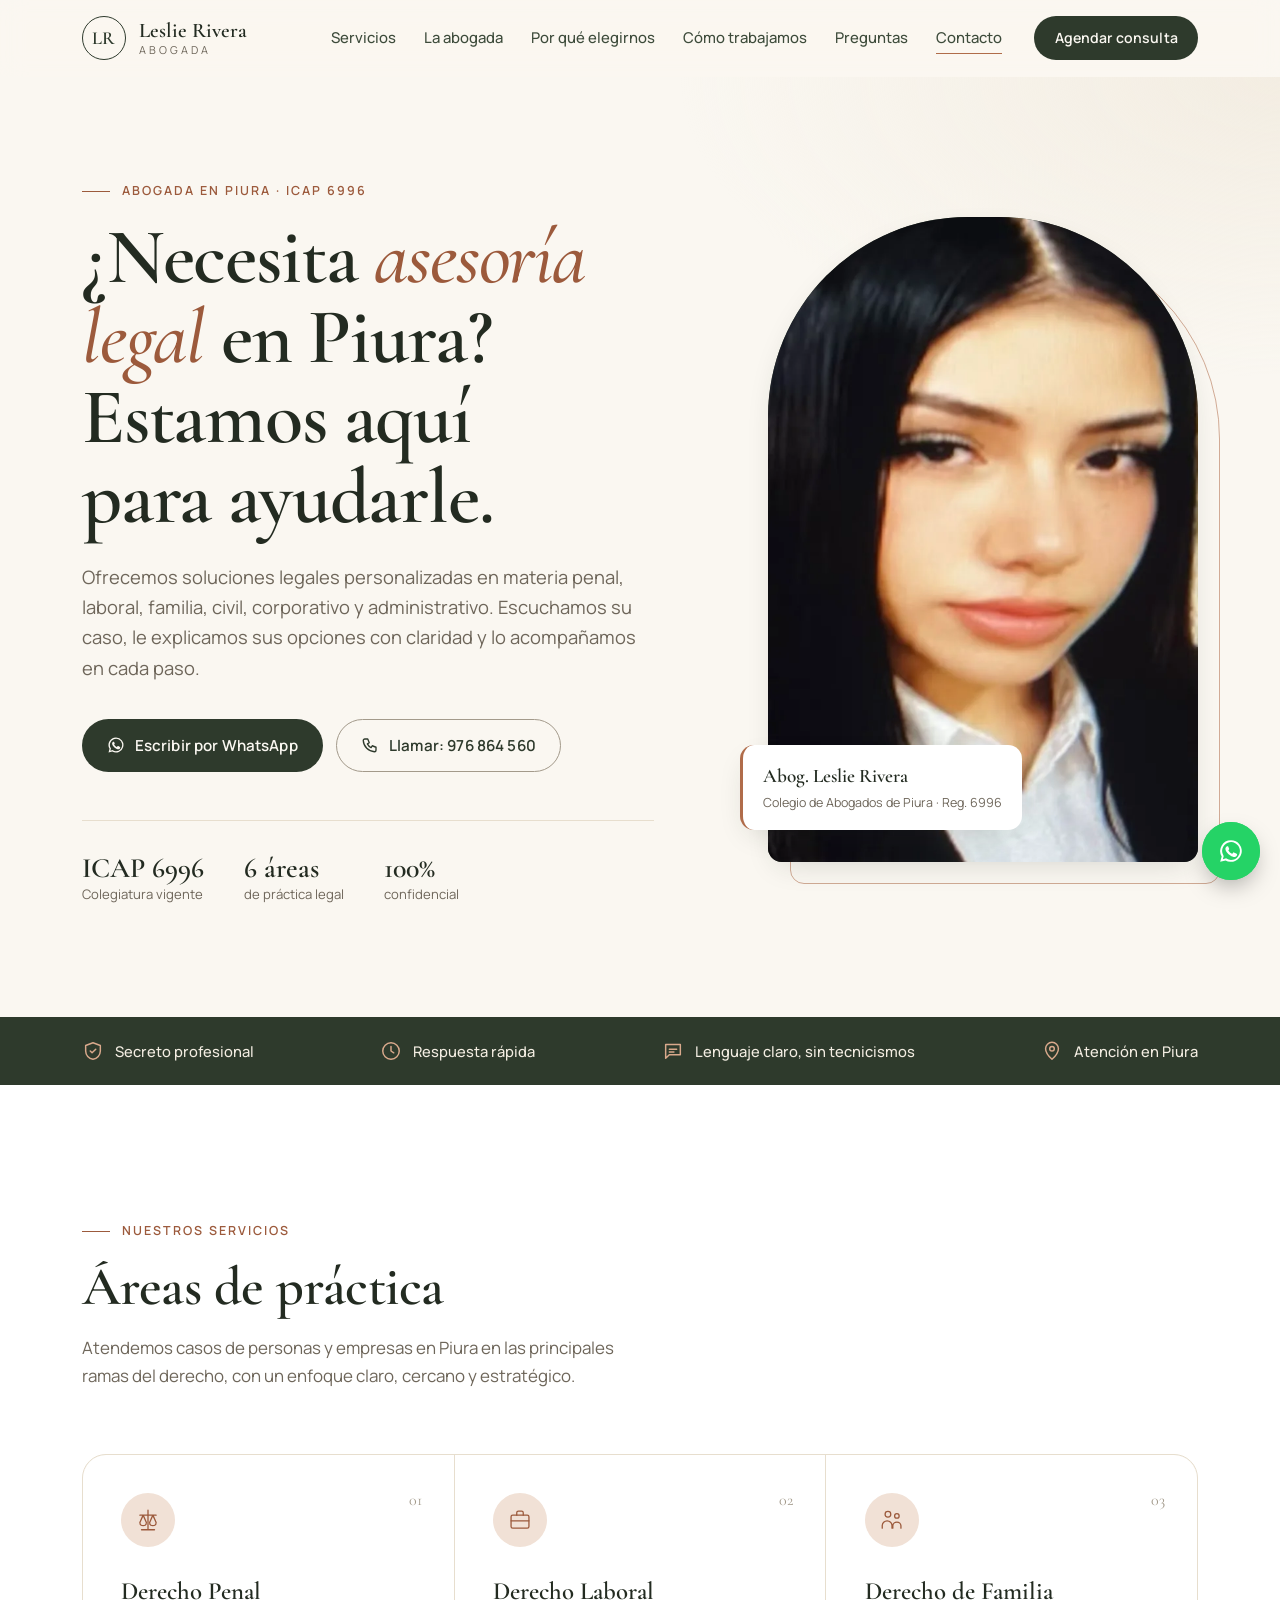
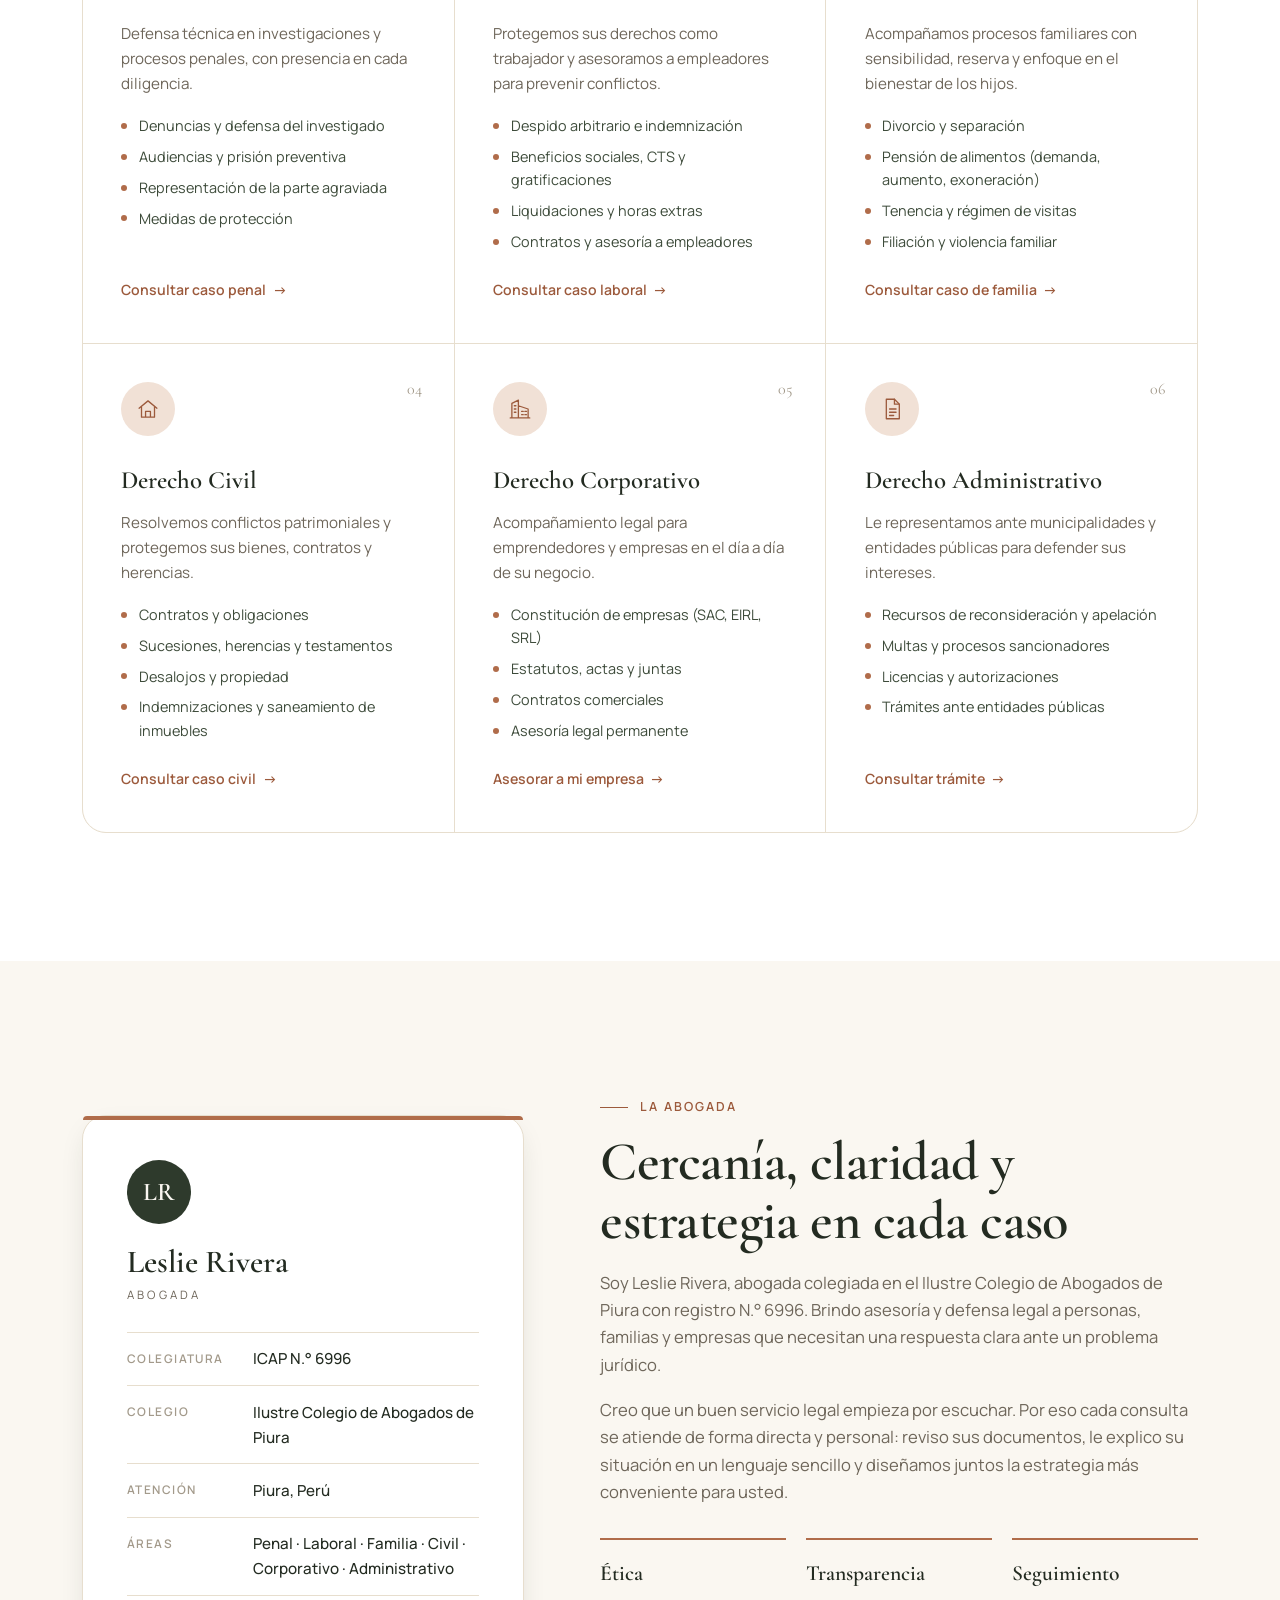
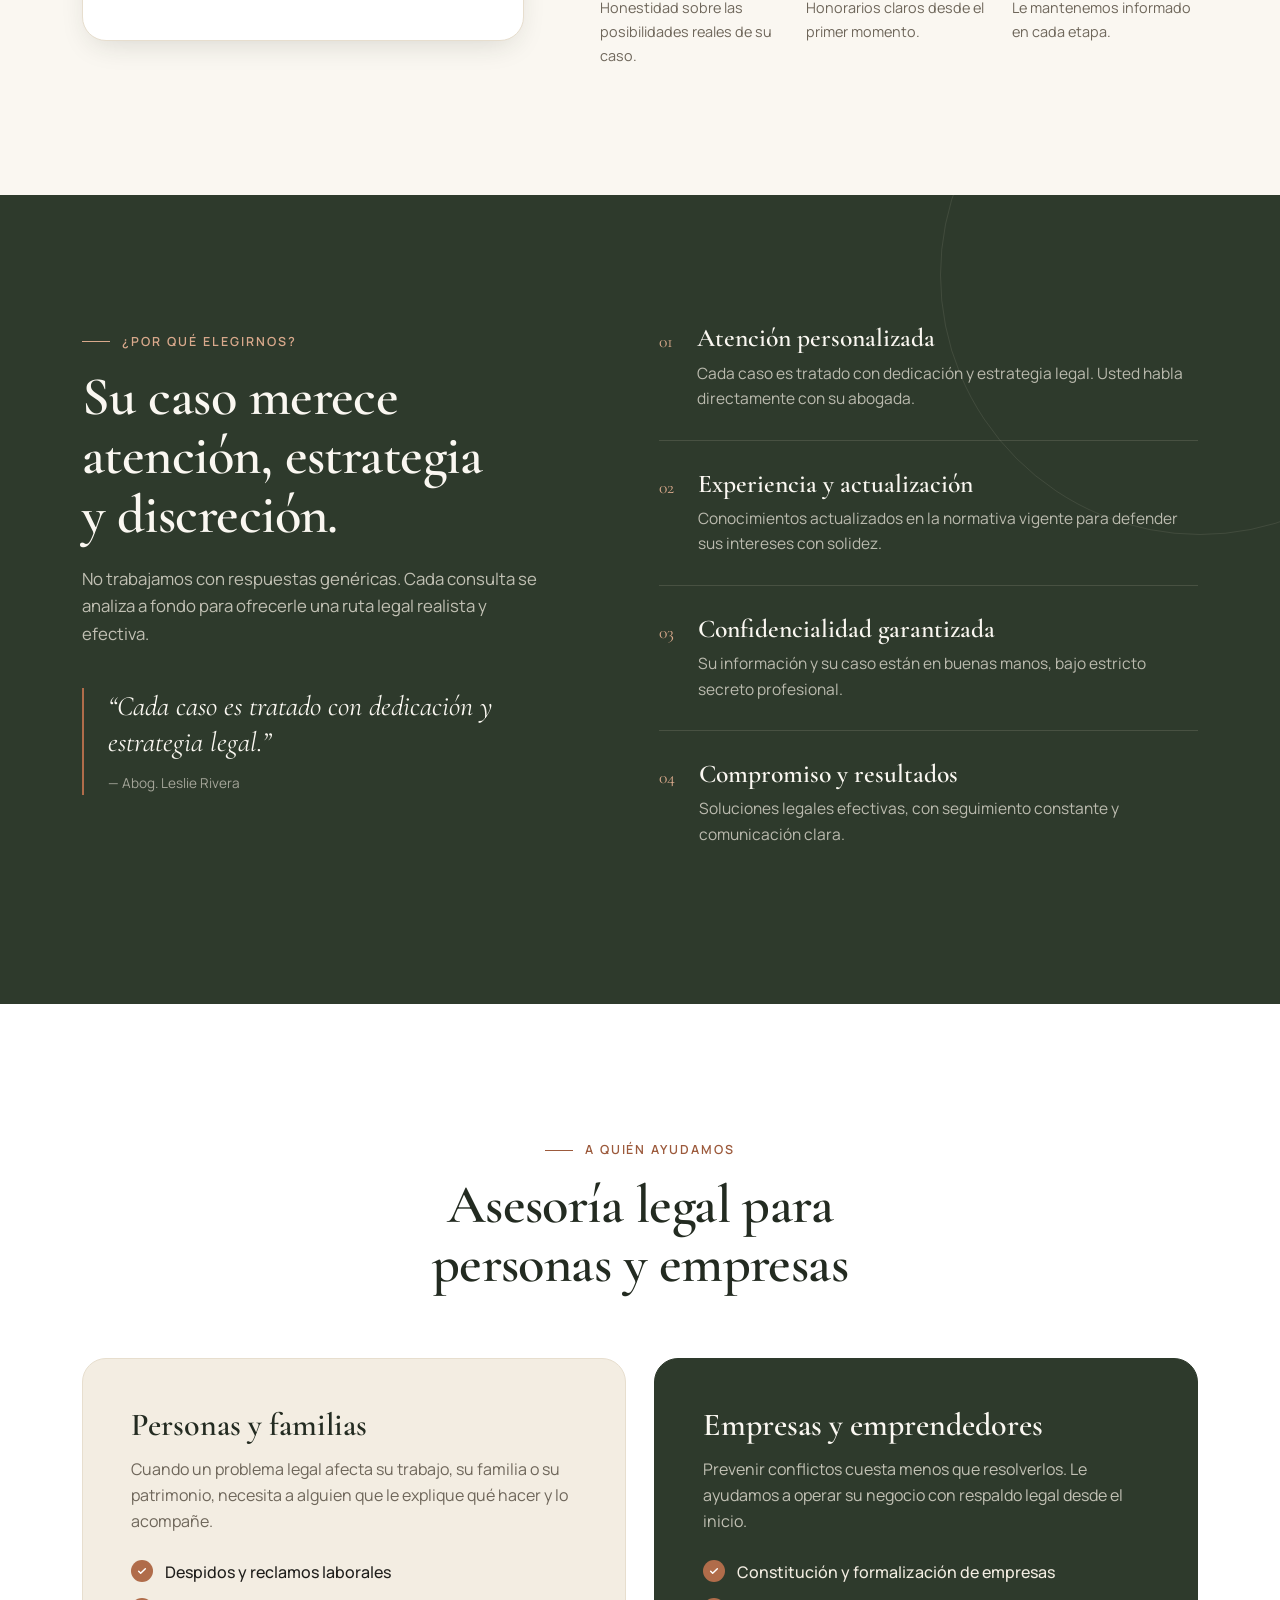
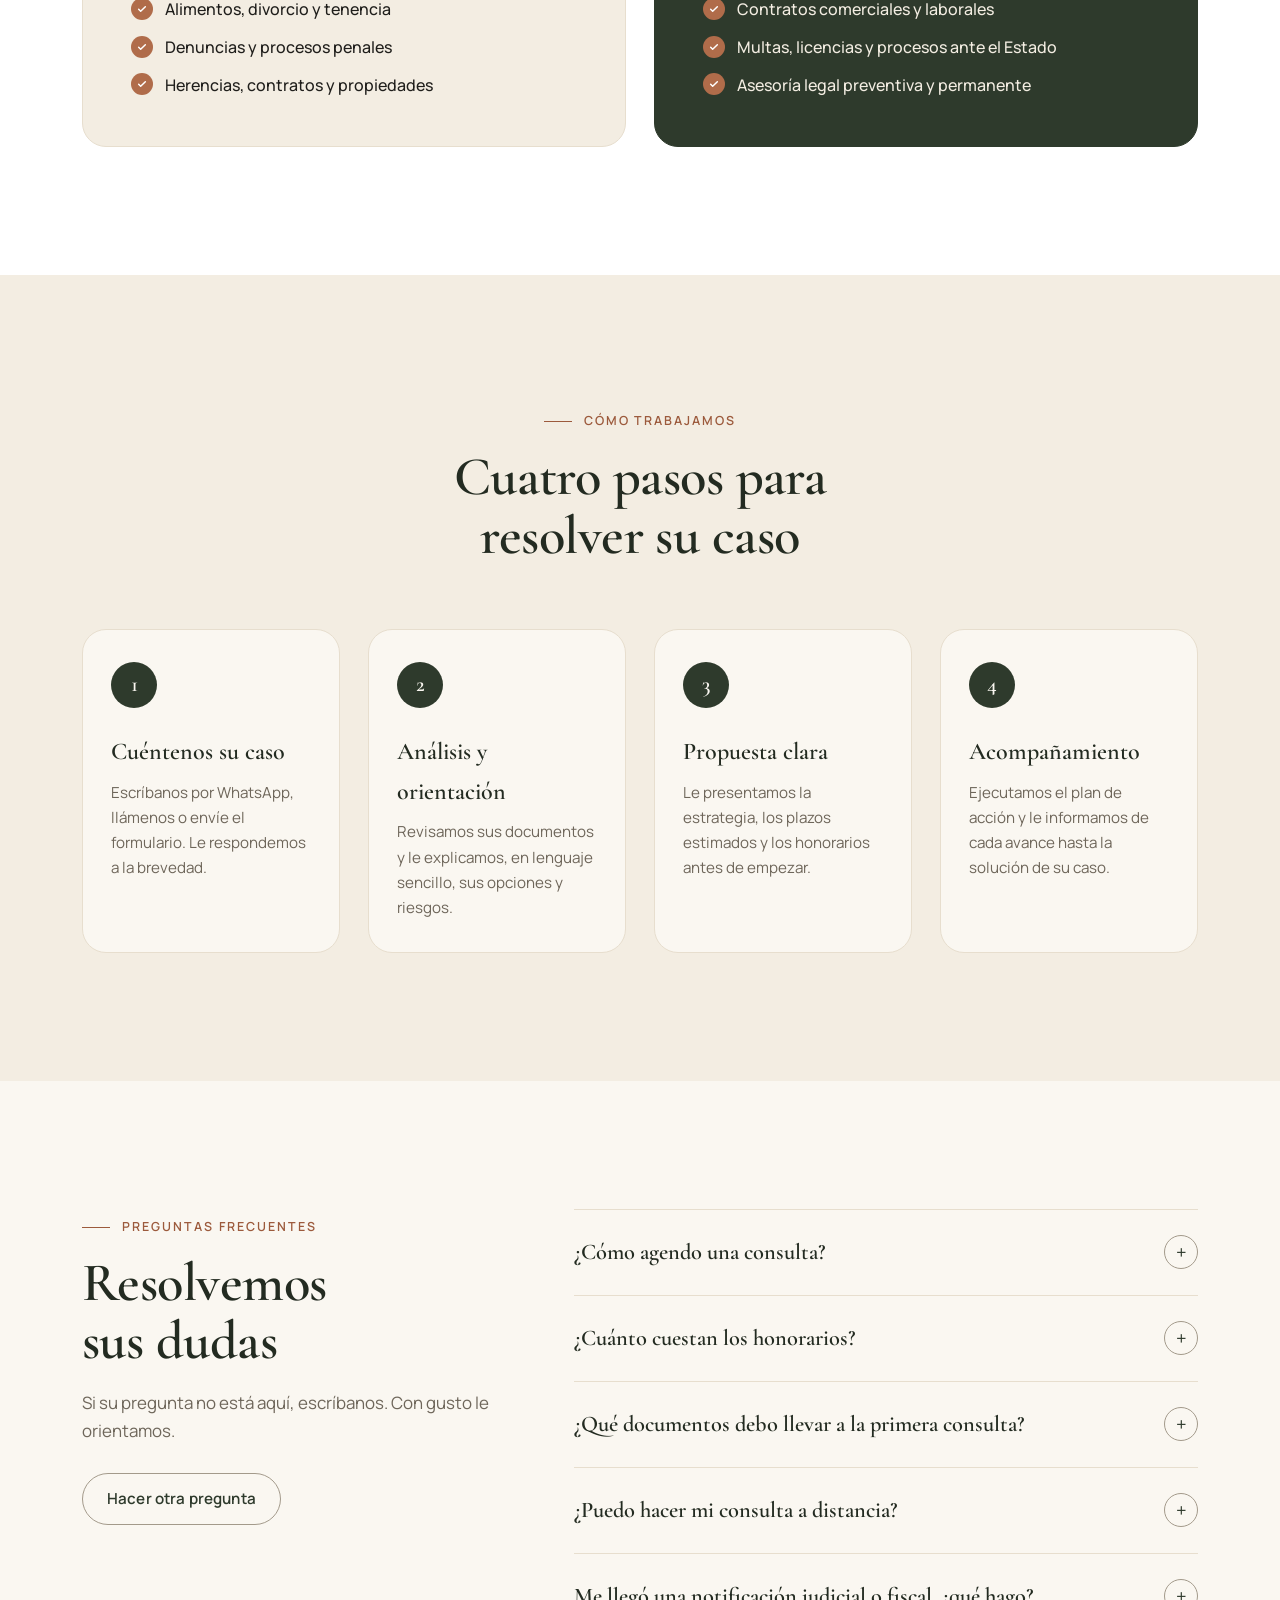
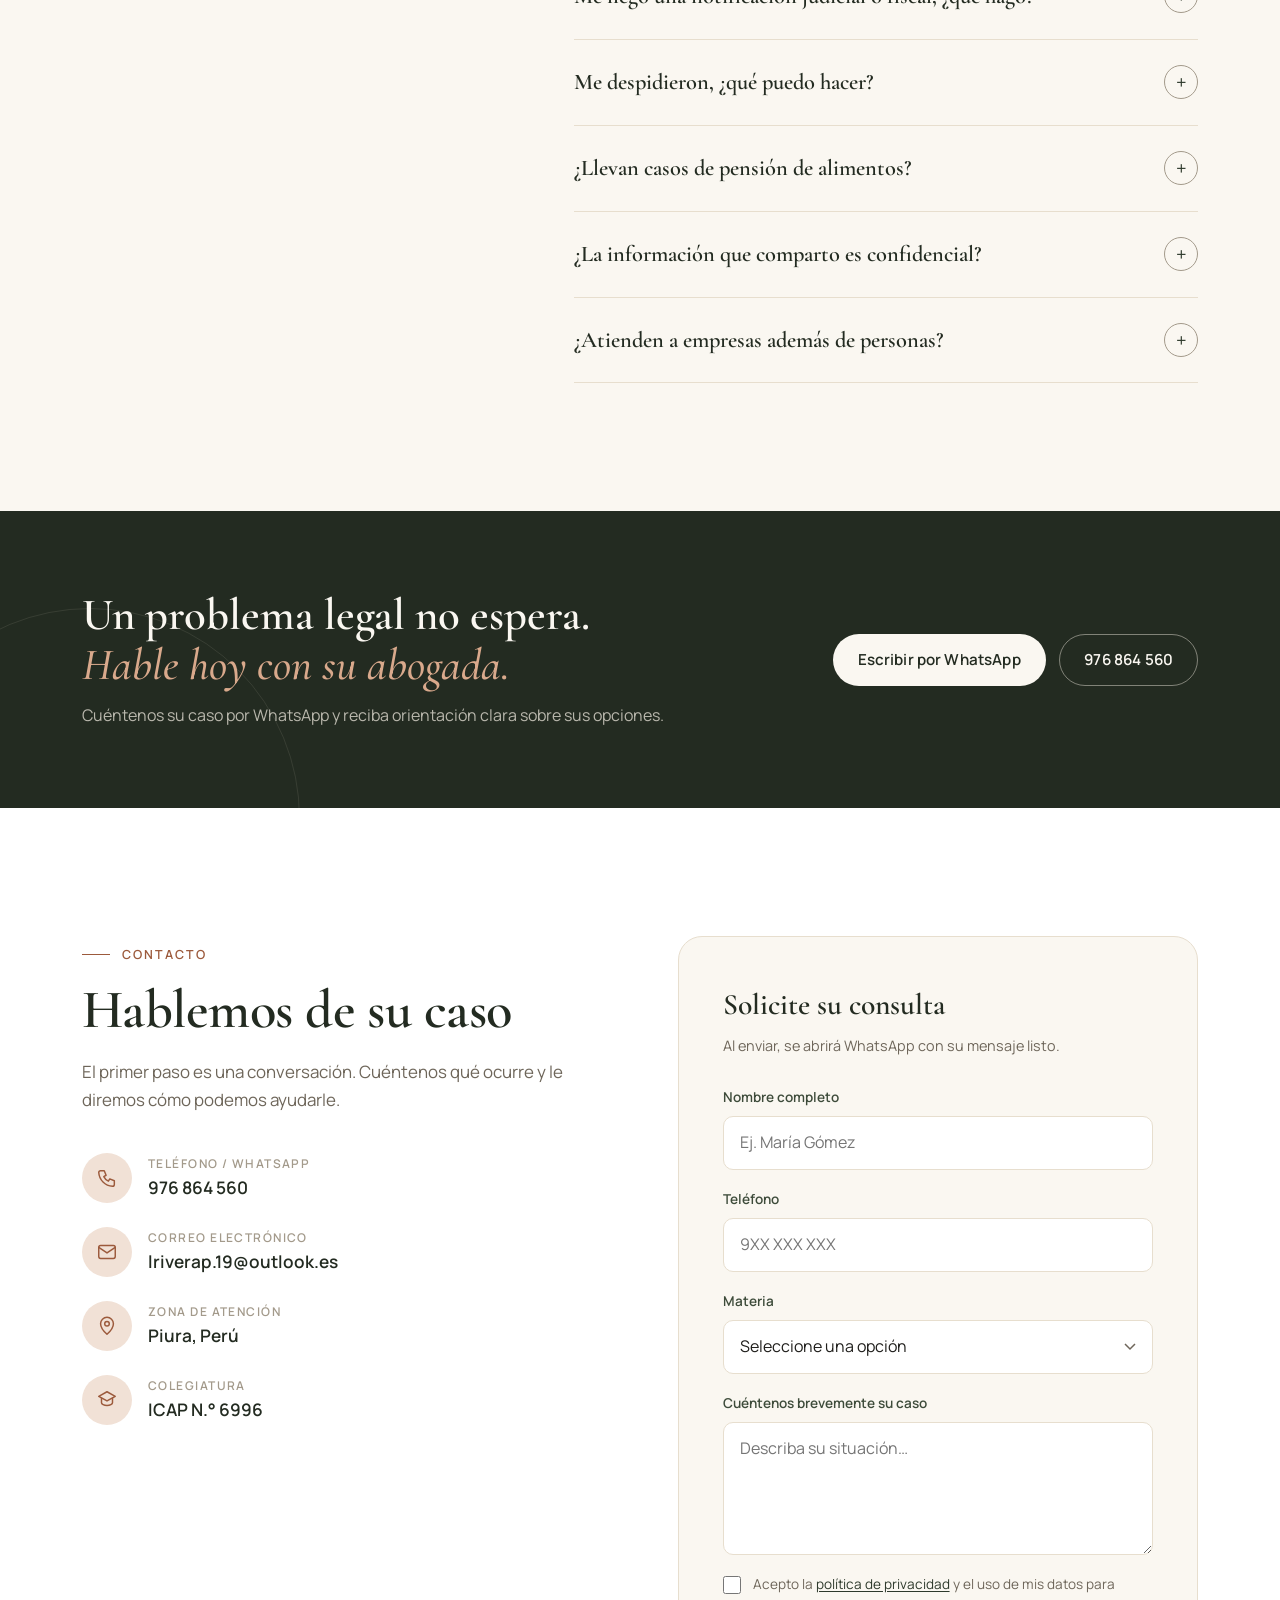
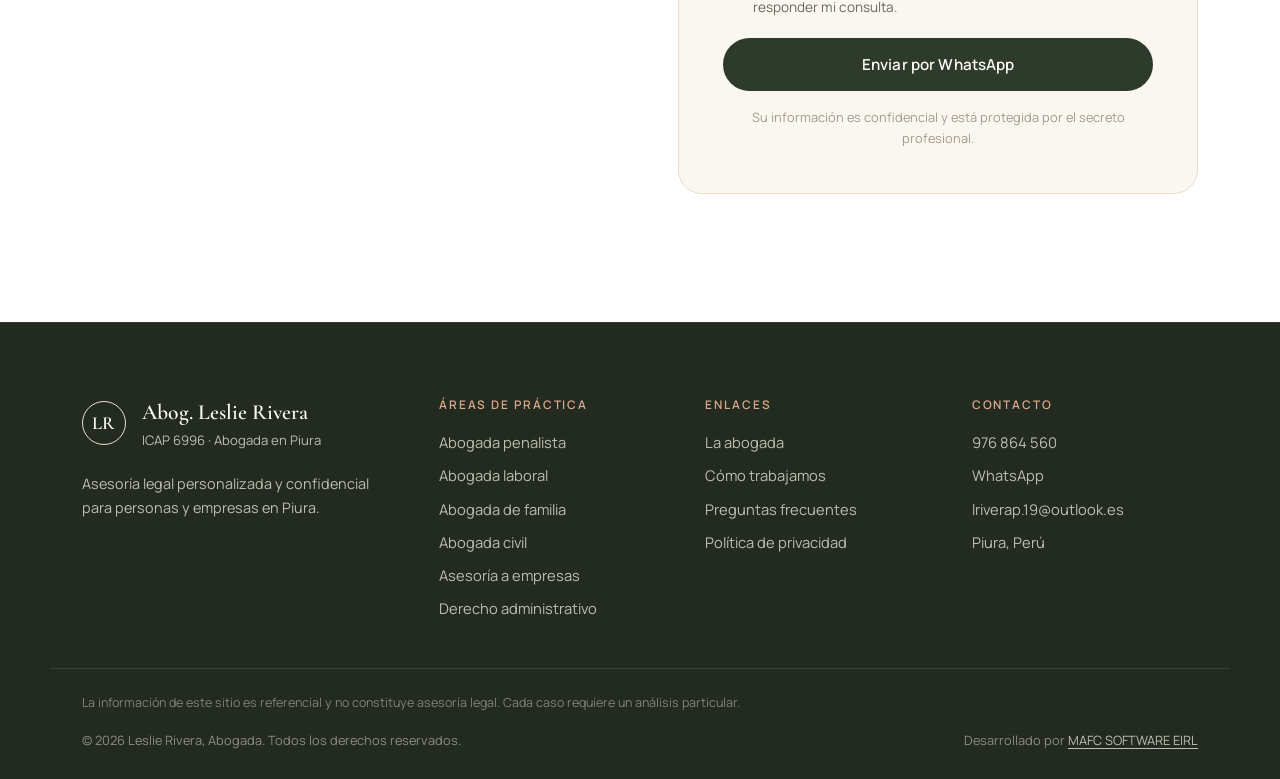
==== index.html @ 18ab132d "first commit" ====
<!DOCTYPE html>
<html lang="es-PE">
<head>
  <meta charset="UTF-8">
  <meta name="viewport" content="width=device-width, initial-scale=1">

  <!-- ===== SEO principal ===== -->
  <title>Abogada en Piura | Leslie Rivera – Penal, Laboral, Familia y Civil</title>
  <meta name="description" content="Abogada en Piura, Leslie Rivera (ICAP 6996). Asesoría legal en derecho penal, laboral, familia, civil, corporativo y administrativo. Consulte por WhatsApp: 976 864 560.">
  <meta name="author" content="Leslie Rivera">
  <meta name="robots" content="index, follow, max-image-preview:large, max-snippet:-1, max-video-preview:-1">
  <link rel="canonical" href="https://leslieriveraabogada.com/">
  <link rel="alternate" hreflang="es-PE" href="https://leslieriveraabogada.com/">
  <link rel="alternate" hreflang="x-default" href="https://leslieriveraabogada.com/">

  <!-- SEO local -->
  <meta name="geo.region" content="PE-PIU">
  <meta name="geo.placename" content="Piura">

  <!-- Open Graph (Facebook, WhatsApp, LinkedIn) -->
  <meta property="og:type" content="website">
  <meta property="og:locale" content="es_PE">
  <meta property="og:site_name" content="Leslie Rivera · Abogada">
  <meta property="og:url" content="https://leslieriveraabogada.com/">
  <meta property="og:title" content="Abogada en Piura | Leslie Rivera – Asesoría legal personalizada">
  <meta property="og:description" content="Penal, laboral, familia, civil, corporativo y administrativo. Atención personalizada y confidencial. Escríbanos por WhatsApp: 976 864 560.">
  <meta property="og:image" content="https://leslieriveraabogada.com/assets/img/og-image.jpg">
  <meta property="og:image:width" content="1200">
  <meta property="og:image:height" content="630">
  <meta property="og:image:alt" content="Leslie Rivera, abogada en Piura – ICAP 6996">

  <!-- Twitter / X -->
  <meta name="twitter:card" content="summary_large_image">
  <meta name="twitter:title" content="Abogada en Piura | Leslie Rivera">
  <meta name="twitter:description" content="Asesoría legal en penal, laboral, familia, civil, corporativo y administrativo. Atención personalizada y confidencial.">
  <meta name="twitter:image" content="https://leslieriveraabogada.com/assets/img/og-image.jpg">

  <!-- Verificación Google Search Console: pegue aquí su código cuando registre el sitio -->
  <!-- <meta name="google-site-verification" content="CODIGO_DE_VERIFICACION"> -->

  <!-- ===== Íconos y app ===== -->
  <meta name="theme-color" content="#2E3A2C">
  <link rel="icon" href="favicon.ico" sizes="48x48">
  <link rel="icon" href="assets/favicon.svg" type="image/svg+xml">
  <link rel="apple-touch-icon" href="assets/apple-touch-icon.png">
  <link rel="manifest" href="site.webmanifest">

  <!-- ===== Rendimiento ===== -->
  <link rel="preload" as="image" href="assets/img/leslie-rivera.webp" type="image/webp" fetchpriority="high">
  <link rel="preconnect" href="https://fonts.googleapis.com">
  <link rel="preconnect" href="https://fonts.gstatic.com" crossorigin>
  <link href="https://fonts.googleapis.com/css2?family=Cormorant+Garamond:ital,wght@0,500;0,600;1,500&family=Manrope:wght@400;500;600;700&display=swap" rel="stylesheet">
  <link rel="stylesheet" href="css/styles.css">

  <!-- ===== Datos estructurados (Google) ===== -->
  <script type="application/ld+json">
  {
    "@context": "https://schema.org",
    "@graph": [
      {
        "@type": "WebSite",
        "@id": "https://leslieriveraabogada.com/#website",
        "url": "https://leslieriveraabogada.com/",
        "name": "Leslie Rivera · Abogada",
        "inLanguage": "es-PE",
        "publisher": { "@id": "https://leslieriveraabogada.com/#estudio" }
      },
      {
        "@type": "WebPage",
        "@id": "https://leslieriveraabogada.com/#webpage",
        "url": "https://leslieriveraabogada.com/",
        "name": "Abogada en Piura | Leslie Rivera – Penal, Laboral, Familia y Civil",
        "isPartOf": { "@id": "https://leslieriveraabogada.com/#website" },
        "about": { "@id": "https://leslieriveraabogada.com/#estudio" },
        "primaryImageOfPage": "https://leslieriveraabogada.com/assets/img/leslie-rivera.jpg",
        "inLanguage": "es-PE"
      },
      {
        "@type": ["LegalService", "Attorney"],
        "@id": "https://leslieriveraabogada.com/#estudio",
        "name": "Leslie Rivera · Abogada",
        "alternateName": "Abog. Leslie Rivera",
        "description": "Abogada en Piura con asesoría legal en derecho penal, laboral, familia, civil, corporativo y administrativo. Atención personalizada y confidencial para personas y empresas.",
        "url": "https://leslieriveraabogada.com/",
        "image": "https://leslieriveraabogada.com/assets/img/leslie-rivera.jpg",
        "logo": "https://leslieriveraabogada.com/assets/icon-512.png",
        "telephone": "+51976864560",
        "email": "lriverap.19@outlook.es",
        "address": {
          "@type": "PostalAddress",
          "addressLocality": "Piura",
          "addressRegion": "Piura",
          "addressCountry": "PE"
        },
        "areaServed": [
          { "@type": "City", "name": "Piura" },
          { "@type": "AdministrativeArea", "name": "Región Piura" },
          { "@type": "Country", "name": "Perú" }
        ],
        "founder": { "@id": "https://leslieriveraabogada.com/#leslie" },
        "employee": { "@id": "https://leslieriveraabogada.com/#leslie" },
        "knowsLanguage": "es",
        "knowsAbout": ["Derecho Penal", "Derecho Laboral", "Derecho de Familia", "Derecho Civil", "Derecho Corporativo", "Derecho Administrativo"],
        "contactPoint": {
          "@type": "ContactPoint",
          "telephone": "+51976864560",
          "contactType": "customer service",
          "areaServed": "PE",
          "availableLanguage": "Spanish"
        },
        "hasOfferCatalog": {
          "@type": "OfferCatalog",
          "name": "Áreas de práctica",
          "itemListElement": [
            { "@type": "Offer", "itemOffered": { "@type": "Service", "name": "Abogado penalista en Piura", "description": "Defensa en investigaciones y procesos penales, denuncias, audiencias y medidas de protección." } },
            { "@type": "Offer", "itemOffered": { "@type": "Service", "name": "Abogado laboral en Piura", "description": "Despidos, beneficios sociales, liquidaciones, CTS, contratos de trabajo y asesoría a empleadores." } },
            { "@type": "Offer", "itemOffered": { "@type": "Service", "name": "Abogado de familia en Piura", "description": "Divorcios, pensión de alimentos, tenencia, régimen de visitas, filiación y violencia familiar." } },
            { "@type": "Offer", "itemOffered": { "@type": "Service", "name": "Abogado civil en Piura", "description": "Contratos, propiedad, sucesiones, desalojos, indemnizaciones y saneamiento de inmuebles." } },
            { "@type": "Offer", "itemOffered": { "@type": "Service", "name": "Asesoría legal corporativa en Piura", "description": "Constitución de empresas, estatutos, actas y contratos comerciales." } },
            { "@type": "Offer", "itemOffered": { "@type": "Service", "name": "Abogado administrativo en Piura", "description": "Trámites ante entidades públicas, recursos administrativos, multas, licencias y procesos sancionadores." } }
          ]
        }
      },
      {
        "@type": "Person",
        "@id": "https://leslieriveraabogada.com/#leslie",
        "name": "Leslie Rivera",
        "honorificPrefix": "Abog.",
        "jobTitle": "Abogada",
        "image": "https://leslieriveraabogada.com/assets/img/leslie-rivera.jpg",
        "telephone": "+51976864560",
        "email": "lriverap.19@outlook.es",
        "worksFor": { "@id": "https://leslieriveraabogada.com/#estudio" },
        "memberOf": { "@type": "Organization", "name": "Ilustre Colegio de Abogados de Piura" },
        "hasCredential": {
          "@type": "EducationalOccupationalCredential",
          "credentialCategory": "Colegiatura",
          "name": "Registro ICAP N.° 6996",
          "recognizedBy": { "@type": "Organization", "name": "Ilustre Colegio de Abogados de Piura" }
        }
      },
      {
        "@type": "FAQPage",
        "@id": "https://leslieriveraabogada.com/#faq",
        "mainEntity": [
          { "@type": "Question", "name": "¿Cómo agendo una consulta?", "acceptedAnswer": { "@type": "Answer", "text": "Puede escribirnos por WhatsApp al 976 864 560, llamar directamente o completar el formulario de contacto. Coordinamos el día y la hora que mejor le acomoden." } },
          { "@type": "Question", "name": "¿Cuánto cuestan los honorarios?", "acceptedAnswer": { "@type": "Answer", "text": "Los honorarios dependen del tipo y la complejidad de cada caso. Antes de iniciar cualquier trabajo le explicamos el costo y la forma de pago con total transparencia, sin cobros sorpresa." } },
          { "@type": "Question", "name": "¿Qué documentos debo llevar a la primera consulta?", "acceptedAnswer": { "@type": "Answer", "text": "Todo documento relacionado con su caso: contratos, notificaciones, resoluciones, boletas, partidas o denuncias. Si no está seguro, tráigalos igual y los revisamos juntos." } },
          { "@type": "Question", "name": "¿Puedo hacer mi consulta a distancia?", "acceptedAnswer": { "@type": "Answer", "text": "Sí. Puede iniciar su consulta por WhatsApp, llamada o correo electrónico y enviarnos sus documentos en formato digital. Si su caso lo requiere, coordinamos una reunión." } },
          { "@type": "Question", "name": "Me llegó una notificación judicial o fiscal, ¿qué hago?", "acceptedAnswer": { "@type": "Answer", "text": "No deje pasar el tiempo: los plazos legales suelen ser cortos. Tome una foto clara del documento y envíela por WhatsApp para revisarla y orientarle sobre los siguientes pasos." } },
          { "@type": "Question", "name": "Me despidieron, ¿qué puedo hacer?", "acceptedAnswer": { "@type": "Answer", "text": "Depende de cómo se produjo el despido. Puede corresponderle una indemnización, la reposición en su puesto o el pago de beneficios pendientes. La ley fija plazos cortos para reclamar, por eso es importante consultar cuanto antes." } },
          { "@type": "Question", "name": "¿Llevan casos de pensión de alimentos?", "acceptedAnswer": { "@type": "Answer", "text": "Sí. Atendemos demandas de alimentos, aumento, reducción, exoneración y prorrateo de pensión, además de tenencia, régimen de visitas y divorcio." } },
          { "@type": "Question", "name": "¿La información que comparto es confidencial?", "acceptedAnswer": { "@type": "Answer", "text": "Sí. Todo lo que nos comparte está protegido por el secreto profesional. Su información y su caso están en buenas manos." } },
          { "@type": "Question", "name": "¿Atienden a empresas además de personas?", "acceptedAnswer": { "@type": "Answer", "text": "Sí. Brindamos asesoría corporativa, laboral y administrativa a empresas y emprendedores, además de atender casos de personas naturales." } }
        ]
      }
    ]
  }
  </script>
</head>
<body>
  <a class="skip-link" href="#main">Saltar al contenido</a>

  <!-- ============ HEADER ============ -->
  <header class="header" id="header">
    <div class="container header__inner">
      <a href="#inicio" class="brand" aria-label="Leslie Rivera, Abogada — inicio">
        <span class="brand__mark" aria-hidden="true">LR</span>
        <span class="brand__text">
          <span class="brand__name">Leslie Rivera</span>
          <span class="brand__role">Abogada</span>
        </span>
      </a>

      <nav class="nav" id="nav" aria-label="Navegación principal">
        <ul class="nav__list">
          <li><a href="#servicios" class="nav__link">Servicios</a></li>
          <li><a href="#abogada" class="nav__link">La abogada</a></li>
          <li><a href="#nosotros" class="nav__link">Por qué elegirnos</a></li>
          <li><a href="#proceso" class="nav__link">Cómo trabajamos</a></li>
          <li><a href="#preguntas" class="nav__link">Preguntas</a></li>
          <li><a href="#contacto" class="nav__link">Contacto</a></li>
        </ul>
        <a href="https://wa.me/51976864560?text=Hola%20Dra.%20Leslie%2C%20quisiera%20agendar%20una%20consulta%20legal." class="btn btn--primary nav__cta" target="_blank" rel="noopener" data-track="whatsapp_nav">Agendar consulta</a>
      </nav>

      <button class="menu-toggle" id="menuToggle" aria-label="Abrir menú" aria-expanded="false" aria-controls="nav">
        <span></span><span></span><span></span>
      </button>
    </div>
  </header>

  <main id="main">
    <!-- ============ HERO ============ -->
    <section class="hero" id="inicio" aria-labelledby="hero-title">
      <div class="container hero__grid">
        <div class="hero__content">
          <p class="eyebrow reveal">Abogada en Piura · ICAP 6996</p>
          <h1 class="hero__title reveal" id="hero-title">¿Necesita <em>asesoría legal</em> en Piura? Estamos aquí para ayudarle.</h1>
          <p class="hero__lead reveal">Ofrecemos soluciones legales personalizadas en materia penal, laboral, familia, civil, corporativo y administrativo. Escuchamos su caso, le explicamos sus opciones con claridad y lo acompañamos en cada paso.</p>

          <div class="hero__actions reveal">
            <a href="https://wa.me/51976864560?text=Hola%20Dra.%20Leslie%2C%20quisiera%20agendar%20una%20consulta%20legal." class="btn btn--primary" target="_blank" rel="noopener" data-track="whatsapp_hero">
              <svg aria-hidden="true" viewBox="0 0 24 24" width="18" height="18"><path fill="currentColor" d="M12 2a10 10 0 0 0-8.6 15.1L2 22l5-1.3A10 10 0 1 0 12 2Zm0 18.2a8.2 8.2 0 0 1-4.2-1.2l-.3-.2-3 .8.8-2.9-.2-.3A8.2 8.2 0 1 1 12 20.2Zm4.5-6.1c-.2-.1-1.5-.7-1.7-.8s-.4-.1-.6.1-.7.8-.8 1-.3.2-.5.1a6.7 6.7 0 0 1-3.3-2.9c-.2-.4.2-.4.7-1.3.1-.2 0-.3 0-.4l-.8-1.8c-.2-.5-.4-.4-.6-.4h-.5a1 1 0 0 0-.7.3 3 3 0 0 0-.9 2.2 5.2 5.2 0 0 0 1.1 2.7 11.8 11.8 0 0 0 4.5 4c1.7.7 2.4.8 3.2.6a2.8 2.8 0 0 0 1.8-1.3 2.3 2.3 0 0 0 .2-1.3c-.1-.1-.3-.2-.5-.3Z"/></svg>
              Escribir por WhatsApp
            </a>
            <a href="tel:+51976864560" class="btn btn--ghost" data-track="call_hero">
              <svg aria-hidden="true" viewBox="0 0 24 24" width="18" height="18" fill="none" stroke="currentColor" stroke-width="1.8" stroke-linecap="round" stroke-linejoin="round"><path d="M5 4h4l2 5-2.5 1.5a11 11 0 0 0 5 5L15 13l5 2v4a2 2 0 0 1-2 2A16 16 0 0 1 3 6a2 2 0 0 1 2-2"/></svg>
              Llamar: 976 864 560
            </a>
          </div>

          <ul class="hero__facts reveal" aria-label="Datos profesionales">
            <li><strong>ICAP 6996</strong><span>Colegiatura vigente</span></li>
            <li><strong>6 áreas</strong><span>de práctica legal</span></li>
            <li><strong>100%</strong><span>confidencial</span></li>
          </ul>
        </div>

        <figure class="hero__portrait reveal">
          <div class="portrait">
            <picture>
              <source srcset="assets/img/leslie-rivera.webp" type="image/webp">
              <img src="assets/img/leslie-rivera.jpg" alt="Leslie Rivera, abogada colegiada en Piura" width="656" height="1480" fetchpriority="high" decoding="async">
            </picture>
          </div>
          <figcaption class="portrait__card">
            <span class="portrait__name">Abog. Leslie Rivera</span>
            <span class="portrait__meta">Colegio de Abogados de Piura · Reg. 6996</span>
          </figcaption>
        </figure>
      </div>
    </section>

    <!-- ============ FRANJA DE CONFIANZA ============ -->
    <section class="trust" aria-label="Compromisos">
      <ul class="container trust__list">
        <li><svg aria-hidden="true" viewBox="0 0 24 24"><path d="M12 3 4 6v6c0 4.5 3.4 8.3 8 9 4.6-.7 8-4.5 8-9V6l-8-3Z"/><path d="m9 12 2 2 4-4"/></svg>Secreto profesional</li>
        <li><svg aria-hidden="true" viewBox="0 0 24 24"><circle cx="12" cy="12" r="9"/><path d="M12 7v5l3 2"/></svg>Respuesta rápida</li>
        <li><svg aria-hidden="true" viewBox="0 0 24 24"><path d="M4 5h16v11H8l-4 4V5Z"/><path d="M8 10h8M8 13h5"/></svg>Lenguaje claro, sin tecnicismos</li>
        <li><svg aria-hidden="true" viewBox="0 0 24 24"><path d="M12 21s-7-6.2-7-11.5A7 7 0 0 1 19 9.5C19 14.8 12 21 12 21Z"/><circle cx="12" cy="9.5" r="2.5"/></svg>Atención en Piura</li>
      </ul>
    </section>

    <!-- ============ SERVICIOS ============ -->
    <section class="section services" id="servicios" aria-labelledby="servicios-title">
      <div class="container">
        <header class="section__head">
          <p class="eyebrow reveal">Nuestros servicios</p>
          <h2 class="section__title reveal" id="servicios-title">Áreas de práctica</h2>
          <p class="section__lead reveal">Atendemos casos de personas y empresas en Piura en las principales ramas del derecho, con un enfoque claro, cercano y estratégico.</p>
        </header>

        <div class="services__grid">
          <article class="service reveal" id="derecho-penal">
            <div class="service__icon" aria-hidden="true">
              <svg viewBox="0 0 32 32"><path d="M16 4v24M8 28h16M6 10h20M10 10l-4 9a4 4 0 0 0 8 0l-4-9Zm12 0-4 9a4 4 0 0 0 8 0l-4-9Z"/></svg>
            </div>
            <span class="service__num" aria-hidden="true">01</span>
            <h3 class="service__title">Derecho Penal</h3>
            <p class="service__text">Defensa técnica en investigaciones y procesos penales, con presencia en cada diligencia.</p>
            <ul class="service__list">
              <li>Denuncias y defensa del investigado</li>
              <li>Audiencias y prisión preventiva</li>
              <li>Representación de la parte agraviada</li>
              <li>Medidas de protección</li>
            </ul>
            <a class="service__link" href="https://wa.me/51976864560?text=Hola%20Dra.%20Leslie%2C%20quisiera%20consultar%20sobre%20un%20caso%20penal." target="_blank" rel="noopener" data-track="whatsapp_penal">Consultar caso penal <span aria-hidden="true">→</span></a>
          </article>

          <article class="service reveal" id="derecho-laboral">
            <div class="service__icon" aria-hidden="true">
              <svg viewBox="0 0 32 32"><rect x="5" y="10" width="22" height="16" rx="2"/><path d="M12 10V7a2 2 0 0 1 2-2h4a2 2 0 0 1 2 2v3M5 17h22"/></svg>
            </div>
            <span class="service__num" aria-hidden="true">02</span>
            <h3 class="service__title">Derecho Laboral</h3>
            <p class="service__text">Protegemos sus derechos como trabajador y asesoramos a empleadores para prevenir conflictos.</p>
            <ul class="service__list">
              <li>Despido arbitrario e indemnización</li>
              <li>Beneficios sociales, CTS y gratificaciones</li>
              <li>Liquidaciones y horas extras</li>
              <li>Contratos y asesoría a empleadores</li>
            </ul>
            <a class="service__link" href="https://wa.me/51976864560?text=Hola%20Dra.%20Leslie%2C%20quisiera%20consultar%20sobre%20un%20caso%20laboral." target="_blank" rel="noopener" data-track="whatsapp_laboral">Consultar caso laboral <span aria-hidden="true">→</span></a>
          </article>

          <article class="service reveal" id="derecho-familia">
            <div class="service__icon" aria-hidden="true">
              <svg viewBox="0 0 32 32"><circle cx="11" cy="9" r="3.5"/><circle cx="22" cy="11" r="2.8"/><path d="M4 26v-3a6 6 0 0 1 12 0v3M17 26v-2.5a5 5 0 0 1 10 0V26"/></svg>
            </div>
            <span class="service__num" aria-hidden="true">03</span>
            <h3 class="service__title">Derecho de Familia</h3>
            <p class="service__text">Acompañamos procesos familiares con sensibilidad, reserva y enfoque en el bienestar de los hijos.</p>
            <ul class="service__list">
              <li>Divorcio y separación</li>
              <li>Pensión de alimentos (demanda, aumento, exoneración)</li>
              <li>Tenencia y régimen de visitas</li>
              <li>Filiación y violencia familiar</li>
            </ul>
            <a class="service__link" href="https://wa.me/51976864560?text=Hola%20Dra.%20Leslie%2C%20quisiera%20consultar%20sobre%20un%20caso%20de%20familia." target="_blank" rel="noopener" data-track="whatsapp_familia">Consultar caso de familia <span aria-hidden="true">→</span></a>
          </article>

          <article class="service reveal" id="derecho-civil">
            <div class="service__icon" aria-hidden="true">
              <svg viewBox="0 0 32 32"><path d="M5 15 16 6l11 9M8 13v13h16V13M13 26v-7h6v7"/></svg>
            </div>
            <span class="service__num" aria-hidden="true">04</span>
            <h3 class="service__title">Derecho Civil</h3>
            <p class="service__text">Resolvemos conflictos patrimoniales y protegemos sus bienes, contratos y herencias.</p>
            <ul class="service__list">
              <li>Contratos y obligaciones</li>
              <li>Sucesiones, herencias y testamentos</li>
              <li>Desalojos y propiedad</li>
              <li>Indemnizaciones y saneamiento de inmuebles</li>
            </ul>
            <a class="service__link" href="https://wa.me/51976864560?text=Hola%20Dra.%20Leslie%2C%20quisiera%20consultar%20sobre%20un%20caso%20civil." target="_blank" rel="noopener" data-track="whatsapp_civil">Consultar caso civil <span aria-hidden="true">→</span></a>
          </article>

          <article class="service reveal" id="derecho-corporativo">
            <div class="service__icon" aria-hidden="true">
              <svg viewBox="0 0 32 32"><path d="M6 27V9l8-4v22M14 27V12l12 4v11M4 27h24M9 12h2M9 16h2M9 20h2M18 19h2M22 19h2M18 23h2M22 23h2"/></svg>
            </div>
            <span class="service__num" aria-hidden="true">05</span>
            <h3 class="service__title">Derecho Corporativo</h3>
            <p class="service__text">Acompañamiento legal para emprendedores y empresas en el día a día de su negocio.</p>
            <ul class="service__list">
              <li>Constitución de empresas (SAC, EIRL, SRL)</li>
              <li>Estatutos, actas y juntas</li>
              <li>Contratos comerciales</li>
              <li>Asesoría legal permanente</li>
            </ul>
            <a class="service__link" href="https://wa.me/51976864560?text=Hola%20Dra.%20Leslie%2C%20quisiera%20asesor%C3%ADa%20legal%20para%20mi%20empresa." target="_blank" rel="noopener" data-track="whatsapp_corporativo">Asesorar a mi empresa <span aria-hidden="true">→</span></a>
          </article>

          <article class="service reveal" id="derecho-administrativo">
            <div class="service__icon" aria-hidden="true">
              <svg viewBox="0 0 32 32"><path d="M9 4h10l6 6v18H9z"/><path d="M19 4v6h6M13 16h8M13 20h8M13 24h5"/></svg>
            </div>
            <span class="service__num" aria-hidden="true">06</span>
            <h3 class="service__title">Derecho Administrativo</h3>
            <p class="service__text">Le representamos ante municipalidades y entidades públicas para defender sus intereses.</p>
            <ul class="service__list">
              <li>Recursos de reconsideración y apelación</li>
              <li>Multas y procesos sancionadores</li>
              <li>Licencias y autorizaciones</li>
              <li>Trámites ante entidades públicas</li>
            </ul>
            <a class="service__link" href="https://wa.me/51976864560?text=Hola%20Dra.%20Leslie%2C%20quisiera%20consultar%20sobre%20un%20tr%C3%A1mite%20administrativo." target="_blank" rel="noopener" data-track="whatsapp_administrativo">Consultar trámite <span aria-hidden="true">→</span></a>
          </article>
        </div>
      </div>
    </section>

    <!-- ============ SOBRE LA ABOGADA ============ -->
    <section class="section about" id="abogada" aria-labelledby="abogada-title">
      <div class="container about__grid">
        <div class="about__card reveal">
          <span class="about__mark" aria-hidden="true">LR</span>
          <p class="about__card-name">Leslie Rivera</p>
          <p class="about__card-role">Abogada</p>
          <dl class="about__data">
            <div><dt>Colegiatura</dt><dd>ICAP N.° 6996</dd></div>
            <div><dt>Colegio</dt><dd>Ilustre Colegio de Abogados de Piura</dd></div>
            <div><dt>Atención</dt><dd>Piura, Perú</dd></div>
            <div><dt>Áreas</dt><dd>Penal · Laboral · Familia · Civil · Corporativo · Administrativo</dd></div>
          </dl>
        </div>

        <div class="about__content">
          <p class="eyebrow reveal">La abogada</p>
          <h2 class="section__title reveal" id="abogada-title">Cercanía, claridad y estrategia en cada caso</h2>
          <p class="about__text reveal">Soy Leslie Rivera, abogada colegiada en el Ilustre Colegio de Abogados de Piura con registro N.° 6996. Brindo asesoría y defensa legal a personas, familias y empresas que necesitan una respuesta clara ante un problema jurídico.</p>
          <p class="about__text reveal">Creo que un buen servicio legal empieza por escuchar. Por eso cada consulta se atiende de forma directa y personal: reviso sus documentos, le explico su situación en un lenguaje sencillo y diseñamos juntos la estrategia más conveniente para usted.</p>
          <ul class="about__values reveal">
            <li><strong>Ética</strong><span>Honestidad sobre las posibilidades reales de su caso.</span></li>
            <li><strong>Transparencia</strong><span>Honorarios claros desde el primer momento.</span></li>
            <li><strong>Seguimiento</strong><span>Le mantenemos informado en cada etapa.</span></li>
          </ul>
        </div>
      </div>
    </section>

    <!-- ============ POR QUÉ ELEGIRNOS ============ -->
    <section class="section why" id="nosotros" aria-labelledby="nosotros-title">
      <div class="container why__grid">
        <div class="why__intro">
          <p class="eyebrow eyebrow--light reveal">¿Por qué elegirnos?</p>
          <h2 class="section__title section__title--light reveal" id="nosotros-title">Su caso merece atención, estrategia y discreción.</h2>
          <p class="why__lead reveal">No trabajamos con respuestas genéricas. Cada consulta se analiza a fondo para ofrecerle una ruta legal realista y efectiva.</p>
          <blockquote class="why__quote reveal">
            <p>“Cada caso es tratado con dedicación y estrategia legal.”</p>
            <cite>— Abog. Leslie Rivera</cite>
          </blockquote>
        </div>

        <ol class="pillars">
          <li class="pillar reveal">
            <span class="pillar__num">01</span>
            <div>
              <h3 class="pillar__title">Atención personalizada</h3>
              <p class="pillar__text">Cada caso es tratado con dedicación y estrategia legal. Usted habla directamente con su abogada.</p>
            </div>
          </li>
          <li class="pillar reveal">
            <span class="pillar__num">02</span>
            <div>
              <h3 class="pillar__title">Experiencia y actualización</h3>
              <p class="pillar__text">Conocimientos actualizados en la normativa vigente para defender sus intereses con solidez.</p>
            </div>
          </li>
          <li class="pillar reveal">
            <span class="pillar__num">03</span>
            <div>
              <h3 class="pillar__title">Confidencialidad garantizada</h3>
              <p class="pillar__text">Su información y su caso están en buenas manos, bajo estricto secreto profesional.</p>
            </div>
          </li>
          <li class="pillar reveal">
            <span class="pillar__num">04</span>
            <div>
              <h3 class="pillar__title">Compromiso y resultados</h3>
              <p class="pillar__text">Soluciones legales efectivas, con seguimiento constante y comunicación clara.</p>
            </div>
          </li>
        </ol>
      </div>
    </section>

    <!-- ============ PERSONAS / EMPRESAS ============ -->
    <section class="section audience" aria-labelledby="audience-title">
      <div class="container">
        <header class="section__head section__head--center">
          <p class="eyebrow reveal">A quién ayudamos</p>
          <h2 class="section__title reveal" id="audience-title">Asesoría legal para personas y empresas</h2>
        </header>
        <div class="audience__grid">
          <article class="audience__card reveal">
            <h3 class="audience__title">Personas y familias</h3>
            <p class="audience__text">Cuando un problema legal afecta su trabajo, su familia o su patrimonio, necesita a alguien que le explique qué hacer y lo acompañe.</p>
            <ul class="check-list">
              <li>Despidos y reclamos laborales</li>
              <li>Alimentos, divorcio y tenencia</li>
              <li>Denuncias y procesos penales</li>
              <li>Herencias, contratos y propiedades</li>
            </ul>
          </article>
          <article class="audience__card audience__card--dark reveal">
            <h3 class="audience__title">Empresas y emprendedores</h3>
            <p class="audience__text">Prevenir conflictos cuesta menos que resolverlos. Le ayudamos a operar su negocio con respaldo legal desde el inicio.</p>
            <ul class="check-list">
              <li>Constitución y formalización de empresas</li>
              <li>Contratos comerciales y laborales</li>
              <li>Multas, licencias y procesos ante el Estado</li>
              <li>Asesoría legal preventiva y permanente</li>
            </ul>
          </article>
        </div>
      </div>
    </section>

    <!-- ============ PROCESO ============ -->
    <section class="section process" id="proceso" aria-labelledby="proceso-title">
      <div class="container">
        <header class="section__head section__head--center">
          <p class="eyebrow reveal">Cómo trabajamos</p>
          <h2 class="section__title reveal" id="proceso-title">Cuatro pasos para resolver su caso</h2>
        </header>

        <ol class="steps">
          <li class="step reveal">
            <span class="step__num">1</span>
            <h3 class="step__title">Cuéntenos su caso</h3>
            <p class="step__text">Escríbanos por WhatsApp, llámenos o envíe el formulario. Le respondemos a la brevedad.</p>
          </li>
          <li class="step reveal">
            <span class="step__num">2</span>
            <h3 class="step__title">Análisis y orientación</h3>
            <p class="step__text">Revisamos sus documentos y le explicamos, en lenguaje sencillo, sus opciones y riesgos.</p>
          </li>
          <li class="step reveal">
            <span class="step__num">3</span>
            <h3 class="step__title">Propuesta clara</h3>
            <p class="step__text">Le presentamos la estrategia, los plazos estimados y los honorarios antes de empezar.</p>
          </li>
          <li class="step reveal">
            <span class="step__num">4</span>
            <h3 class="step__title">Acompañamiento</h3>
            <p class="step__text">Ejecutamos el plan de acción y le informamos de cada avance hasta la solución de su caso.</p>
          </li>
        </ol>
      </div>
    </section>

    <!-- ============ FAQ ============ -->
    <section class="section faq" id="preguntas" aria-labelledby="preguntas-title">
      <div class="container faq__grid">
        <header class="section__head">
          <p class="eyebrow reveal">Preguntas frecuentes</p>
          <h2 class="section__title reveal" id="preguntas-title">Resolvemos sus dudas</h2>
          <p class="section__lead reveal">Si su pregunta no está aquí, escríbanos. Con gusto le orientamos.</p>
          <a href="https://wa.me/51976864560?text=Hola%20Dra.%20Leslie%2C%20tengo%20una%20consulta." class="btn btn--ghost faq__cta reveal" target="_blank" rel="noopener" data-track="whatsapp_faq">Hacer otra pregunta</a>
        </header>

        <div class="faq__list">
          <details class="faq__item reveal">
            <summary>¿Cómo agendo una consulta?</summary>
            <p>Puede escribirnos por WhatsApp al 976 864 560, llamar directamente o completar el formulario de contacto. Coordinamos el día y la hora que mejor le acomoden.</p>
          </details>
          <details class="faq__item reveal">
            <summary>¿Cuánto cuestan los honorarios?</summary>
            <p>Los honorarios dependen del tipo y la complejidad de cada caso. Antes de iniciar cualquier trabajo le explicamos el costo y la forma de pago con total transparencia, sin cobros sorpresa.</p>
          </details>
          <details class="faq__item reveal">
            <summary>¿Qué documentos debo llevar a la primera consulta?</summary>
            <p>Todo documento relacionado con su caso: contratos, notificaciones, resoluciones, boletas, partidas o denuncias. Si no está seguro, tráigalos igual y los revisamos juntos.</p>
          </details>
          <details class="faq__item reveal">
            <summary>¿Puedo hacer mi consulta a distancia?</summary>
            <p>Sí. Puede iniciar su consulta por WhatsApp, llamada o correo electrónico y enviarnos sus documentos en formato digital. Si su caso lo requiere, coordinamos una reunión.</p>
          </details>
          <details class="faq__item reveal">
            <summary>Me llegó una notificación judicial o fiscal, ¿qué hago?</summary>
            <p>No deje pasar el tiempo: los plazos legales suelen ser cortos. Tome una foto clara del documento y envíela por WhatsApp para revisarla y orientarle sobre los siguientes pasos.</p>
          </details>
          <details class="faq__item reveal">
            <summary>Me despidieron, ¿qué puedo hacer?</summary>
            <p>Depende de cómo se produjo el despido. Puede corresponderle una indemnización, la reposición en su puesto o el pago de beneficios pendientes. La ley fija plazos cortos para reclamar, por eso es importante consultar cuanto antes.</p>
          </details>
          <details class="faq__item reveal">
            <summary>¿Llevan casos de pensión de alimentos?</summary>
            <p>Sí. Atendemos demandas de alimentos, aumento, reducción, exoneración y prorrateo de pensión, además de tenencia, régimen de visitas y divorcio.</p>
          </details>
          <details class="faq__item reveal">
            <summary>¿La información que comparto es confidencial?</summary>
            <p>Sí. Todo lo que nos comparte está protegido por el secreto profesional. Su información y su caso están en buenas manos.</p>
          </details>
          <details class="faq__item reveal">
            <summary>¿Atienden a empresas además de personas?</summary>
            <p>Sí. Brindamos asesoría corporativa, laboral y administrativa a empresas y emprendedores, además de atender casos de personas naturales.</p>
          </details>
        </div>
      </div>
    </section>

    <!-- ============ CTA ============ -->
    <section class="cta" aria-labelledby="cta-title">
      <div class="container cta__inner">
        <div>
          <h2 class="cta__title reveal" id="cta-title">Un problema legal no espera. <em>Hable hoy con su abogada.</em></h2>
          <p class="cta__text reveal">Cuéntenos su caso por WhatsApp y reciba orientación clara sobre sus opciones.</p>
        </div>
        <div class="cta__actions reveal">
          <a href="https://wa.me/51976864560?text=Hola%20Dra.%20Leslie%2C%20quisiera%20agendar%20una%20consulta%20legal." class="btn btn--light" target="_blank" rel="noopener" data-track="whatsapp_cta">Escribir por WhatsApp</a>
          <a href="tel:+51976864560" class="btn btn--outline-light" data-track="call_cta">976 864 560</a>
        </div>
      </div>
    </section>

    <!-- ============ CONTACTO ============ -->
    <section class="section contact" id="contacto" aria-labelledby="contacto-title">
      <div class="container contact__grid">
        <div class="contact__info">
          <p class="eyebrow reveal">Contacto</p>
          <h2 class="section__title reveal" id="contacto-title">Hablemos de su caso</h2>
          <p class="section__lead reveal">El primer paso es una conversación. Cuéntenos qué ocurre y le diremos cómo podemos ayudarle.</p>

          <ul class="contact__list">
            <li class="reveal">
              <span class="contact__icon" aria-hidden="true"><svg viewBox="0 0 24 24"><path d="M5 4h4l2 5-2.5 1.5a11 11 0 0 0 5 5L15 13l5 2v4a2 2 0 0 1-2 2A16 16 0 0 1 3 6a2 2 0 0 1 2-2"/></svg></span>
              <div><span class="contact__label">Teléfono / WhatsApp</span><a href="tel:+51976864560">976 864 560</a></div>
            </li>
            <li class="reveal">
              <span class="contact__icon" aria-hidden="true"><svg viewBox="0 0 24 24"><rect x="3" y="5" width="18" height="14" rx="2"/><path d="m3 7 9 6 9-6"/></svg></span>
              <div><span class="contact__label">Correo electrónico</span><a href="mailto:lriverap.19@outlook.es">lriverap.19@outlook.es</a></div>
            </li>
            <li class="reveal">
              <span class="contact__icon" aria-hidden="true"><svg viewBox="0 0 24 24"><path d="M12 21s-7-6.2-7-11.5A7 7 0 0 1 19 9.5C19 14.8 12 21 12 21Z"/><circle cx="12" cy="9.5" r="2.5"/></svg></span>
              <div><span class="contact__label">Zona de atención</span><span>Piura, Perú</span></div>
            </li>
            <li class="reveal">
              <span class="contact__icon" aria-hidden="true"><svg viewBox="0 0 24 24"><path d="M12 3 3 8l9 5 9-5-9-5Z"/><path d="M6 10v5c0 1.5 2.7 3 6 3s6-1.5 6-3v-5"/></svg></span>
              <div><span class="contact__label">Colegiatura</span><span>ICAP N.° 6996</span></div>
            </li>
          </ul>
        </div>

        <form class="form reveal" id="contactForm" novalidate aria-labelledby="form-title">
          <h3 class="form__title" id="form-title">Solicite su consulta</h3>
          <p class="form__hint">Al enviar, se abrirá WhatsApp con su mensaje listo.</p>

          <div class="form__row">
            <label for="nombre">Nombre completo</label>
            <input id="nombre" name="nombre" type="text" autocomplete="name" required minlength="3" placeholder="Ej. María Gómez">
          </div>
          <div class="form__row">
            <label for="telefono">Teléfono</label>
            <input id="telefono" name="telefono" type="tel" autocomplete="tel" inputmode="tel" required placeholder="9XX XXX XXX">
          </div>
          <div class="form__row">
            <label for="materia">Materia</label>
            <select id="materia" name="materia" required>
              <option value="" disabled selected>Seleccione una opción</option>
              <option>Penal</option>
              <option>Laboral</option>
              <option>Familia</option>
              <option>Civil</option>
              <option>Corporativo</option>
              <option>Administrativo</option>
              <option>No estoy seguro</option>
            </select>
          </div>
          <div class="form__row">
            <label for="mensaje">Cuéntenos brevemente su caso</label>
            <textarea id="mensaje" name="mensaje" rows="4" required placeholder="Describa su situación…"></textarea>
          </div>
          <div class="form__check">
            <input id="privacidad" name="privacidad" type="checkbox" required>
            <label for="privacidad">Acepto la <a href="politica-de-privacidad.html">política de privacidad</a> y el uso de mis datos para responder mi consulta.</label>
          </div>
          <p class="form__error" id="formError" role="alert" hidden>Por favor complete todos los campos.</p>
          <button type="submit" class="btn btn--primary btn--block">Enviar por WhatsApp</button>
          <p class="form__legal">Su información es confidencial y está protegida por el secreto profesional.</p>
        </form>
      </div>
    </section>
  </main>

  <!-- ============ FOOTER ============ -->
  <footer class="footer">
    <div class="container footer__grid">
      <div class="footer__col footer__col--brand">
        <div class="footer__brand">
          <span class="brand__mark brand__mark--light" aria-hidden="true">LR</span>
          <div>
            <p class="footer__name">Abog. Leslie Rivera</p>
            <p class="footer__meta">ICAP 6996 · Abogada en Piura</p>
          </div>
        </div>
        <p class="footer__about">Asesoría legal personalizada y confidencial para personas y empresas en Piura.</p>
      </div>
      <nav class="footer__col" aria-label="Áreas de práctica">
        <p class="footer__heading">Áreas de práctica</p>
        <ul class="footer__links">
          <li><a href="#derecho-penal">Abogada penalista</a></li>
          <li><a href="#derecho-laboral">Abogada laboral</a></li>
          <li><a href="#derecho-familia">Abogada de familia</a></li>
          <li><a href="#derecho-civil">Abogada civil</a></li>
          <li><a href="#derecho-corporativo">Asesoría a empresas</a></li>
          <li><a href="#derecho-administrativo">Derecho administrativo</a></li>
        </ul>
      </nav>
      <nav class="footer__col" aria-label="Enlaces del pie">
        <p class="footer__heading">Enlaces</p>
        <ul class="footer__links">
          <li><a href="#abogada">La abogada</a></li>
          <li><a href="#proceso">Cómo trabajamos</a></li>
          <li><a href="#preguntas">Preguntas frecuentes</a></li>
          <li><a href="politica-de-privacidad.html">Política de privacidad</a></li>
        </ul>
      </nav>
      <div class="footer__col">
        <p class="footer__heading">Contacto</p>
        <ul class="footer__links">
          <li><a href="tel:+51976864560">976 864 560</a></li>
          <li><a href="https://wa.me/51976864560" target="_blank" rel="noopener">WhatsApp</a></li>
          <li><a href="mailto:lriverap.19@outlook.es">lriverap.19@outlook.es</a></li>
          <li>Piura, Perú</li>
        </ul>
      </div>
    </div>
    <div class="container footer__disclaimer">
      <p>La información de este sitio es referencial y no constituye asesoría legal. Cada caso requiere un análisis particular.</p>
    </div>
    <div class="container footer__bottom">
      <p>© <span id="year">2026</span> Leslie Rivera, Abogada. Todos los derechos reservados.</p>
      <p>Desarrollado por <a href="https://mafcsoluciones.vercel.app/" target="_blank" rel="noopener">MAFC SOFTWARE EIRL</a></p>
    </div>
  </footer>

  <!-- Volver arriba -->
  <a href="#inicio" class="to-top" id="toTop" aria-label="Volver arriba">
    <svg viewBox="0 0 24 24" width="20" height="20" aria-hidden="true"><path d="M12 19V5M5 12l7-7 7 7" fill="none" stroke="currentColor" stroke-width="1.8" stroke-linecap="round" stroke-linejoin="round"/></svg>
  </a>

  <!-- WhatsApp flotante -->
  <a href="https://wa.me/51976864560?text=Hola%20Dra.%20Leslie%2C%20quisiera%20hacer%20una%20consulta." class="wa-float" target="_blank" rel="noopener" aria-label="Escribir por WhatsApp" data-track="whatsapp_float">
    <span class="wa-float__tip" aria-hidden="true">¿Tiene una consulta?</span>
    <svg viewBox="0 0 24 24" width="26" height="26" aria-hidden="true"><path fill="currentColor" d="M12 2a10 10 0 0 0-8.6 15.1L2 22l5-1.3A10 10 0 1 0 12 2Zm0 18.2a8.2 8.2 0 0 1-4.2-1.2l-.3-.2-3 .8.8-2.9-.2-.3A8.2 8.2 0 1 1 12 20.2Zm4.5-6.1c-.2-.1-1.5-.7-1.7-.8s-.4-.1-.6.1-.7.8-.8 1-.3.2-.5.1a6.7 6.7 0 0 1-3.3-2.9c-.2-.4.2-.4.7-1.3.1-.2 0-.3 0-.4l-.8-1.8c-.2-.5-.4-.4-.6-.4h-.5a1 1 0 0 0-.7.3 3 3 0 0 0-.9 2.2 5.2 5.2 0 0 0 1.1 2.7 11.8 11.8 0 0 0 4.5 4c1.7.7 2.4.8 3.2.6a2.8 2.8 0 0 0 1.8-1.3 2.3 2.3 0 0 0 .2-1.3c-.1-.1-.3-.2-.5-.3Z"/></svg>
  </a>

  <script src="js/main.js" defer></script>
</body>
</html>
---- css/styles.css ----
/* =========================================================
   Leslie Rivera · Abogada
   Paleta natural: verde oliva profundo, lino, arcilla, piedra
   ========================================================= */

:root {
  /* Color */
  --olive-900: #232B21;
  --olive-800: #2E3A2C;
  --olive-700: #3D4B3A;
  --olive-500: #6B7A62;
  --linen-50:  #FAF7F1;
  --linen-100: #F3EDE2;
  --linen-200: #E7DECE;
  --clay-600:  #9C5A3C;
  --clay-500:  #B06C4A;
  --clay-100:  #F1E1D6;
  --stone-600: #6E665A;
  --stone-400: #A39A8B;
  --ink:       #1F1E1B;
  --white:     #FFFFFF;

  /* Tipografía */
  --font-display: "Cormorant Garamond", "Times New Roman", serif;
  --font-body: "Manrope", system-ui, -apple-system, "Segoe UI", sans-serif;

  /* Espaciado y forma */
  --container: 1180px;
  --gutter: clamp(1.25rem, 4vw, 2rem);
  --section-y: clamp(4.5rem, 10vw, 8rem);
  --radius-sm: 6px;
  --radius: 14px;
  --radius-lg: 24px;
  --shadow-sm: 0 1px 2px rgba(35, 43, 33, .06), 0 2px 8px rgba(35, 43, 33, .05);
  --shadow: 0 10px 30px -10px rgba(35, 43, 33, .18);
  --ease: cubic-bezier(.22, .61, .36, 1);
}

/* ---------- Reset ---------- */
*, *::before, *::after { box-sizing: border-box; }
* { margin: 0; }
html { scroll-behavior: smooth; -webkit-text-size-adjust: 100%; }
body {
  font-family: var(--font-body);
  font-size: 1rem;
  line-height: 1.65;
  color: var(--ink);
  background: var(--linen-50);
  -webkit-font-smoothing: antialiased;
  text-rendering: optimizeLegibility;
}
img, svg { display: block; max-width: 100%; }
a { color: inherit; text-decoration: none; }
ul, ol { list-style: none; padding: 0; }
button, input, select, textarea { font: inherit; color: inherit; }
:focus-visible { outline: 2px solid var(--clay-500); outline-offset: 3px; border-radius: 4px; }
section[id] { scroll-margin-top: 84px; }

.skip-link {
  position: absolute; left: 1rem; top: -100px; z-index: 200;
  background: var(--olive-800); color: var(--linen-50);
  padding: .75rem 1rem; border-radius: var(--radius-sm);
}
.skip-link:focus { top: 1rem; }

.container { width: 100%; max-width: var(--container); margin-inline: auto; padding-inline: var(--gutter); }

/* ---------- Tipografía base ---------- */
.eyebrow {
  display: inline-flex; align-items: center; gap: .75rem;
  font-size: .78rem; font-weight: 600; letter-spacing: .16em; text-transform: uppercase;
  color: var(--clay-600); margin-bottom: 1rem;
}
.eyebrow::before { content: ""; width: 28px; height: 1px; background: currentColor; }
.eyebrow--light { color: #D9A98C; }

.section { padding-block: var(--section-y); }
.section__head { max-width: 640px; margin-bottom: clamp(2.5rem, 5vw, 4rem); }
.section__head--center { margin-inline: auto; text-align: center; }
.section__head--center .eyebrow { justify-content: center; }
.section__title {
  font-family: var(--font-display); font-weight: 600;
  font-size: clamp(2.1rem, 4.6vw, 3.4rem); line-height: 1.08; letter-spacing: -.01em;
  color: var(--olive-900);
}
.section__title, .hero__title, .cta__title, .page__title { text-wrap: balance; }
.section__title--light { color: var(--linen-50); }
.section__lead { margin-top: 1.1rem; color: var(--stone-600); font-size: 1.06rem; max-width: 56ch; }

/* ---------- Botones ---------- */
.btn {
  display: inline-flex; align-items: center; justify-content: center; gap: .6rem;
  min-height: 48px; padding: .8rem 1.5rem;
  font-weight: 600; font-size: .95rem; letter-spacing: .01em;
  border-radius: 999px; border: 1px solid transparent; cursor: pointer;
  transition: background-color .25s var(--ease), color .25s var(--ease), border-color .25s var(--ease), transform .25s var(--ease), box-shadow .25s var(--ease);
}
.btn--primary { background: var(--olive-800); color: var(--linen-50); }
.btn--primary:hover { background: var(--olive-900); transform: translateY(-1px); box-shadow: var(--shadow); }
.btn--ghost { border-color: var(--stone-400); color: var(--olive-800); }
.btn--ghost:hover { border-color: var(--olive-800); background: var(--olive-800); color: var(--linen-50); }
.btn--block { width: 100%; }
.btn--light { background: var(--linen-50); color: var(--olive-900); }
.btn--light:hover { background: var(--white); transform: translateY(-1px); box-shadow: 0 10px 30px -10px rgba(0,0,0,.4); }
.btn--outline-light { border-color: rgba(243, 237, 226, .45); color: var(--linen-50); }
.btn--outline-light:hover { border-color: var(--linen-50); background: rgba(250, 247, 241, .08); }
.btn svg { flex-shrink: 0; }

/* ---------- Header ---------- */
.header {
  position: sticky; top: 0; z-index: 100;
  background: rgba(250, 247, 241, .82);
  backdrop-filter: saturate(140%) blur(12px);
  -webkit-backdrop-filter: saturate(140%) blur(12px);
  border-bottom: 1px solid transparent;
  transition: border-color .3s, box-shadow .3s;
}
.header.is-scrolled { border-bottom-color: var(--linen-200); box-shadow: 0 4px 20px -12px rgba(35,43,33,.25); }
.header__inner { display: flex; align-items: center; justify-content: space-between; height: 76px; gap: 1rem; }

.brand { display: flex; align-items: center; gap: .8rem; }
.brand__mark {
  display: grid; place-items: center; width: 44px; height: 44px; flex-shrink: 0;
  border: 1px solid var(--olive-800); border-radius: 50%;
  font-family: var(--font-display); font-weight: 600; font-size: 1.15rem; letter-spacing: .02em;
  color: var(--olive-800);
}
.brand__mark--light { border-color: var(--linen-200); color: var(--linen-50); }
.brand__text { display: flex; flex-direction: column; line-height: 1.1; }
.brand__name { font-family: var(--font-display); font-weight: 600; font-size: 1.3rem; color: var(--olive-900); }
.brand__role { font-size: .68rem; letter-spacing: .28em; text-transform: uppercase; color: var(--stone-600); margin-top: 2px; }

.nav { display: flex; align-items: center; gap: 2rem; }
.nav__list { display: flex; gap: 1.75rem; }
.nav__link { position: relative; font-size: .93rem; font-weight: 500; color: var(--olive-700); padding-block: .4rem; }
.nav__link::after {
  content: ""; position: absolute; left: 0; bottom: 0; width: 100%; height: 1px;
  background: var(--clay-500); transform: scaleX(0); transform-origin: left; transition: transform .3s var(--ease);
}
.nav__link:hover::after, .nav__link.is-active::after { transform: scaleX(1); }
.nav__cta { min-height: 42px; padding: .6rem 1.2rem; font-size: .88rem; }

.menu-toggle {
  display: none; width: 46px; height: 46px; border: 0; background: transparent; cursor: pointer;
  flex-direction: column; justify-content: center; align-items: center; gap: 5px; border-radius: 50%;
}
.menu-toggle span { width: 22px; height: 1.5px; background: var(--olive-900); transition: transform .3s var(--ease), opacity .2s; }
.menu-toggle[aria-expanded="true"] span:nth-child(1) { transform: translateY(6.5px) rotate(45deg); }
.menu-toggle[aria-expanded="true"] span:nth-child(2) { opacity: 0; }
.menu-toggle[aria-expanded="true"] span:nth-child(3) { transform: translateY(-6.5px) rotate(-45deg); }

/* ---------- Hero ---------- */
.hero {
  position: relative; overflow: hidden;
  padding-block: clamp(3rem, 8vw, 6rem) clamp(4rem, 9vw, 7rem);
  background:
    radial-gradient(1000px 500px at 100% 0%, var(--linen-100), transparent 60%),
    var(--linen-50);
}
.hero__grid { display: grid; grid-template-columns: 1.1fr .9fr; gap: clamp(2.5rem, 6vw, 5rem); align-items: center; }
.hero__title {
  font-family: var(--font-display); font-weight: 600;
  font-size: clamp(2.6rem, 6.2vw, 4.9rem); line-height: 1.02; letter-spacing: -.015em; color: var(--olive-900);
}
.hero__title em { font-style: italic; font-weight: 500; color: var(--clay-600); }
.hero__lead { margin-top: 1.5rem; font-size: clamp(1.02rem, 1.6vw, 1.15rem); color: var(--stone-600); max-width: 52ch; }
.hero__actions { display: flex; flex-wrap: wrap; gap: .85rem; margin-top: 2.25rem; }

.hero__facts {
  display: grid; grid-template-columns: repeat(3, auto); justify-content: start; gap: 2.5rem;
  margin-top: 3rem; padding-top: 2rem; border-top: 1px solid var(--linen-200);
}
.hero__facts li { display: flex; flex-direction: column; }
.hero__facts strong { font-family: var(--font-display); font-size: 1.75rem; font-weight: 600; color: var(--olive-900); line-height: 1.1; }
.hero__facts span { font-size: .82rem; color: var(--stone-600); }

.hero__portrait { position: relative; justify-self: end; width: 100%; max-width: 430px; }
.hero__portrait::before {
  content: ""; position: absolute; inset: 22px -22px -22px 22px;
  border: 1px solid var(--clay-500); border-radius: 200px 200px var(--radius) var(--radius); opacity: .55;
}
.portrait {
  position: relative; aspect-ratio: 2 / 3; overflow: hidden;
  border-radius: 200px 200px var(--radius) var(--radius);
  background: var(--olive-700);
  box-shadow: var(--shadow);
}
.portrait img { width: 100%; height: 100%; object-fit: cover; object-position: center 8%; }
.portrait__card {
  position: absolute; left: -1.75rem; bottom: 2rem;
  display: flex; flex-direction: column;
  padding: 1rem 1.25rem; border-radius: var(--radius);
  background: var(--white); box-shadow: var(--shadow);
  border-left: 3px solid var(--clay-500);
}
.portrait__name { font-family: var(--font-display); font-size: 1.2rem; font-weight: 600; color: var(--olive-900); }
.portrait__meta { font-size: .78rem; color: var(--stone-600); }

/* ---------- Franja de confianza ---------- */
.trust { background: var(--olive-800); color: var(--linen-100); }
.trust__list { display: grid; grid-template-columns: repeat(4, auto); justify-content: space-between; gap: 1rem 2rem; padding-block: 1.35rem; }
.trust__list li { display: flex; align-items: center; gap: .7rem; font-size: .92rem; font-weight: 500; }
.trust__list svg { width: 22px; height: 22px; flex-shrink: 0; fill: none; stroke: #D9A98C; stroke-width: 1.6; stroke-linecap: round; stroke-linejoin: round; }

/* ---------- Servicios ---------- */
.services { background: var(--white); }
.services__grid { display: grid; grid-template-columns: repeat(3, 1fr); gap: 1px; background: var(--linen-200); border: 1px solid var(--linen-200); border-radius: var(--radius-lg); overflow: hidden; }
.service {
  position: relative; padding: clamp(1.75rem, 3vw, 2.5rem); background: var(--white);
  transition: background-color .35s var(--ease);
}
.service:hover { background: var(--linen-50); }
.service__icon {
  width: 54px; height: 54px; display: grid; place-items: center;
  border-radius: 50%; background: var(--clay-100); margin-bottom: 1.5rem;
  transition: background-color .35s var(--ease);
}
.service__icon svg { width: 26px; height: 26px; fill: none; stroke: var(--clay-600); stroke-width: 1.6; stroke-linecap: round; stroke-linejoin: round; transition: stroke .35s; }
.service:hover .service__icon { background: var(--olive-800); }
.service:hover .service__icon svg { stroke: var(--linen-50); }
.service__num { position: absolute; top: 2rem; right: 2rem; font-family: var(--font-display); font-size: 1rem; color: var(--stone-400); }
.service__title { font-family: var(--font-display); font-size: 1.55rem; font-weight: 600; color: var(--olive-900); margin-bottom: .55rem; }
.service { display: flex; flex-direction: column; }
.service__text { font-size: .95rem; color: var(--stone-600); }
.service__list { margin: 1.1rem 0 1.5rem; display: grid; gap: .45rem; }
.service__list li { position: relative; padding-left: 1.1rem; font-size: .9rem; color: var(--olive-700); }
.service__list li::before { content: ""; position: absolute; left: 0; top: .62em; width: 6px; height: 6px; border-radius: 50%; background: var(--clay-500); }
.service__link {
  margin-top: auto; align-self: flex-start; display: inline-flex; align-items: center; gap: .4rem;
  font-size: .88rem; font-weight: 600; color: var(--clay-600);
  border-bottom: 1px solid transparent; padding-bottom: 2px; transition: border-color .25s, gap .25s var(--ease);
}
.service__link:hover { border-bottom-color: currentColor; gap: .65rem; }

/* ---------- Sobre la abogada ---------- */
.about { background: var(--linen-50); }
.about__grid { display: grid; grid-template-columns: .85fr 1.15fr; gap: clamp(2.5rem, 6vw, 5rem); align-items: center; }
.about__card {
  position: relative; padding: clamp(2rem, 4vw, 2.75rem); border-radius: var(--radius-lg);
  background: var(--white); border: 1px solid var(--linen-200); box-shadow: var(--shadow);
}
.about__card::before { content: ""; position: absolute; inset: 0 0 auto 0; height: 4px; border-radius: var(--radius-lg) var(--radius-lg) 0 0; background: var(--clay-500); }
.about__mark {
  display: grid; place-items: center; width: 64px; height: 64px; border-radius: 50%;
  background: var(--olive-800); color: var(--linen-50);
  font-family: var(--font-display); font-size: 1.6rem; font-weight: 600; margin-bottom: 1.25rem;
}
.about__card-name { font-family: var(--font-display); font-size: 2rem; font-weight: 600; color: var(--olive-900); line-height: 1.1; }
.about__card-role { font-size: .72rem; letter-spacing: .28em; text-transform: uppercase; color: var(--stone-600); margin-top: .35rem; }
.about__data { margin-top: 1.75rem; display: grid; border-top: 1px solid var(--linen-200); }
.about__data div { display: grid; grid-template-columns: 110px 1fr; gap: 1rem; padding-block: .85rem; border-bottom: 1px solid var(--linen-200); }
.about__data dt { font-size: .74rem; font-weight: 600; letter-spacing: .12em; text-transform: uppercase; color: var(--stone-400); padding-top: .15rem; }
.about__data dd { margin: 0; font-size: .95rem; font-weight: 500; color: var(--olive-900); }
.about__text { margin-top: 1.1rem; color: var(--stone-600); font-size: 1.04rem; max-width: 60ch; }
.about__values { margin-top: 2rem; display: grid; grid-template-columns: repeat(3, 1fr); gap: 1.25rem; }
.about__values li { padding-top: 1rem; border-top: 2px solid var(--clay-500); display: flex; flex-direction: column; gap: .3rem; }
.about__values strong { font-family: var(--font-display); font-size: 1.35rem; font-weight: 600; color: var(--olive-900); }
.about__values span { font-size: .9rem; color: var(--stone-600); }

/* ---------- Personas / Empresas ---------- */
.audience { background: var(--white); }
.audience__grid { display: grid; grid-template-columns: 1fr 1fr; gap: clamp(1rem, 2.5vw, 1.75rem); }
.audience__card { padding: clamp(2rem, 4vw, 3rem); border-radius: var(--radius-lg); background: var(--linen-100); border: 1px solid var(--linen-200); }
.audience__card--dark { background: var(--olive-800); border-color: var(--olive-800); color: var(--linen-100); }
.audience__title { font-family: var(--font-display); font-size: clamp(1.6rem, 2.6vw, 2rem); font-weight: 600; color: var(--olive-900); line-height: 1.15; }
.audience__card--dark .audience__title { color: var(--linen-50); }
.audience__text { margin-top: .75rem; color: var(--stone-600); }
.audience__card--dark .audience__text { color: rgba(243, 237, 226, .75); }
.check-list { margin-top: 1.5rem; display: grid; gap: .7rem; }
.check-list li { display: flex; gap: .75rem; align-items: flex-start; font-weight: 500; }
.check-list li::before {
  content: ""; flex-shrink: 0; width: 22px; height: 22px; margin-top: .1rem; border-radius: 50%;
  background: var(--clay-500) url("data:image/svg+xml,%3Csvg xmlns='http://www.w3.org/2000/svg' viewBox='0 0 24 24'%3E%3Cpath d='m7 12.5 3 3 7-7' fill='none' stroke='%23fff' stroke-width='2.2' stroke-linecap='round' stroke-linejoin='round'/%3E%3C/svg%3E") center / 16px no-repeat;
}

/* ---------- Por qué elegirnos ---------- */
.why { background: var(--olive-800); color: var(--linen-100); position: relative; overflow: hidden; }
.why::after {
  content: ""; position: absolute; right: -180px; top: -180px; width: 520px; height: 520px;
  border: 1px solid rgba(231, 222, 206, .1); border-radius: 50%;
}
.why__grid { position: relative; z-index: 1; display: grid; grid-template-columns: .95fr 1.05fr; gap: clamp(3rem, 7vw, 6rem); align-items: start; }
.why__lead { margin-top: 1.25rem; color: rgba(243, 237, 226, .75); font-size: 1.05rem; max-width: 46ch; }
.why__quote { margin-top: 2.5rem; padding-left: 1.5rem; border-left: 2px solid var(--clay-500); }
.why__quote p { font-family: var(--font-display); font-style: italic; font-size: clamp(1.4rem, 2.4vw, 1.75rem); line-height: 1.3; color: var(--linen-50); }
.why__quote cite { display: block; margin-top: .75rem; font-style: normal; font-size: .85rem; color: rgba(243, 237, 226, .6); }

.pillars { display: grid; gap: 0; }
.pillar { display: grid; grid-template-columns: auto 1fr; gap: 1.5rem; padding-block: 1.75rem; border-bottom: 1px solid rgba(231, 222, 206, .14); }
.pillar:first-child { padding-top: 0; }
.pillar:last-child { border-bottom: 0; }
.pillar__num { font-family: var(--font-display); font-size: 1.1rem; color: #D9A98C; padding-top: .25rem; }
.pillar__title { font-family: var(--font-display); font-size: 1.6rem; font-weight: 600; color: var(--linen-50); line-height: 1.2; }
.pillar__text { margin-top: .4rem; color: rgba(243, 237, 226, .72); font-size: .97rem; }

/* ---------- Proceso ---------- */
.process { background: var(--linen-100); }
.steps { display: grid; grid-template-columns: repeat(4, 1fr); gap: clamp(1rem, 2.5vw, 1.75rem); counter-reset: step; }
.step {
  position: relative; padding: 2rem 1.75rem; background: var(--linen-50);
  border: 1px solid var(--linen-200); border-radius: var(--radius-lg);
  transition: transform .35s var(--ease), box-shadow .35s var(--ease);
}
.step:hover { transform: translateY(-4px); box-shadow: var(--shadow); }
.step__num {
  display: grid; place-items: center; width: 46px; height: 46px; margin-bottom: 1.5rem;
  border-radius: 50%; background: var(--olive-800); color: var(--linen-50);
  font-family: var(--font-display); font-size: 1.35rem; font-weight: 600;
}
.step__title { font-family: var(--font-display); font-size: 1.5rem; font-weight: 600; color: var(--olive-900); margin-bottom: .5rem; }
.step__text { font-size: .95rem; color: var(--stone-600); }

/* ---------- CTA ---------- */
.cta { background: var(--olive-900); color: var(--linen-100); padding-block: clamp(3.5rem, 7vw, 5rem); position: relative; overflow: hidden; }
.cta::before { content: ""; position: absolute; left: -120px; bottom: -220px; width: 420px; height: 420px; border: 1px solid rgba(231, 222, 206, .1); border-radius: 50%; }
.cta__inner { position: relative; display: flex; align-items: center; justify-content: space-between; gap: 2rem; flex-wrap: wrap; }
.cta__title { font-family: var(--font-display); font-weight: 600; font-size: clamp(1.9rem, 3.8vw, 2.8rem); line-height: 1.1; color: var(--linen-50); max-width: 30ch; }
.cta__title em { display: block; font-weight: 500; color: #D9A98C; }
.cta__text { margin-top: .75rem; color: rgba(243, 237, 226, .72); }
.cta__actions { display: flex; flex-wrap: wrap; gap: .85rem; }

/* ---------- FAQ ---------- */
.faq { background: var(--linen-50); }
.faq__grid { display: grid; grid-template-columns: .8fr 1.2fr; gap: clamp(2rem, 6vw, 5rem); align-items: start; }
.faq__grid .section__head { margin-bottom: 0; position: sticky; top: 110px; }
.faq__cta { margin-top: 1.75rem; }
.faq__list { border-top: 1px solid var(--linen-200); }
.faq__item { border-bottom: 1px solid var(--linen-200); }
.faq__item summary {
  display: flex; justify-content: space-between; align-items: center; gap: 1rem;
  padding: 1.5rem 0; cursor: pointer; list-style: none;
  font-family: var(--font-display); font-size: clamp(1.2rem, 2vw, 1.4rem); font-weight: 600; color: var(--olive-900);
}
.faq__item summary::-webkit-details-marker { display: none; }
.faq__item summary::after {
  content: "+"; flex-shrink: 0; display: grid; place-items: center; width: 34px; height: 34px;
  border: 1px solid var(--stone-400); border-radius: 50%;
  font-family: var(--font-body); font-size: 1.15rem; font-weight: 400; color: var(--olive-800);
  transition: transform .3s var(--ease), background-color .3s, color .3s;
}
.faq__item[open] summary::after { transform: rotate(45deg); background: var(--olive-800); color: var(--linen-50); border-color: var(--olive-800); }
.faq__item p { padding: 0 3rem 1.5rem 0; color: var(--stone-600); }

/* ---------- Contacto ---------- */
.contact { background: var(--white); }
.contact__grid { display: grid; grid-template-columns: 1fr 1fr; gap: clamp(2.5rem, 6vw, 5rem); align-items: start; }
.contact__list { margin-top: 2.5rem; display: grid; gap: 1.5rem; }
.contact__list li { display: flex; gap: 1rem; align-items: center; }
.contact__icon { display: grid; place-items: center; width: 50px; height: 50px; flex-shrink: 0; border-radius: 50%; background: var(--clay-100); }
.contact__icon svg { width: 22px; height: 22px; fill: none; stroke: var(--clay-600); stroke-width: 1.6; stroke-linecap: round; stroke-linejoin: round; }
.contact__label { display: block; font-size: .75rem; font-weight: 600; letter-spacing: .12em; text-transform: uppercase; color: var(--stone-400); }
.contact__list a, .contact__list div > span:last-child { font-size: 1.08rem; font-weight: 600; color: var(--olive-900); word-break: break-word; }
.contact__list a:hover { color: var(--clay-600); }

.form {
  padding: clamp(1.75rem, 4vw, 2.75rem); background: var(--linen-50);
  border: 1px solid var(--linen-200); border-radius: var(--radius-lg);
}
.form__title { font-family: var(--font-display); font-size: 1.85rem; font-weight: 600; color: var(--olive-900); }
.form__hint { font-size: .9rem; color: var(--stone-600); margin: .25rem 0 1.75rem; }
.form__row { display: flex; flex-direction: column; gap: .45rem; margin-bottom: 1.15rem; }
.form__row label { font-size: .85rem; font-weight: 600; color: var(--olive-700); }
.form input, .form select, .form textarea {
  width: 100%; min-height: 50px; padding: .8rem 1rem;
  background: var(--white); border: 1px solid var(--linen-200); border-radius: 10px;
  font-size: 1rem; transition: border-color .2s, box-shadow .2s;
}
.form textarea { resize: vertical; min-height: 120px; }
.form select { appearance: none; background-image: url("data:image/svg+xml,%3Csvg xmlns='http://www.w3.org/2000/svg' width='12' height='8' viewBox='0 0 12 8'%3E%3Cpath d='M1 1l5 5 5-5' fill='none' stroke='%236E665A' stroke-width='1.5'/%3E%3C/svg%3E"); background-repeat: no-repeat; background-position: right 1rem center; padding-right: 2.5rem; }
.form input:focus, .form select:focus, .form textarea:focus { outline: none; border-color: var(--olive-500); box-shadow: 0 0 0 3px rgba(107, 122, 98, .18); }
.form .is-invalid { border-color: var(--clay-500); }
.form__check { display: flex; gap: .7rem; align-items: flex-start; margin: .25rem 0 1.25rem; }
.form .form__check input { width: 18px; height: 18px; min-height: 0; flex-shrink: 0; margin-top: .2rem; padding: 0; accent-color: var(--olive-800); }
.form__check label { font-size: .85rem; color: var(--stone-600); }
.form__check a { color: var(--olive-800); text-decoration: underline; text-underline-offset: 2px; }
.form .form__check input.is-invalid { outline: 2px solid var(--clay-500); outline-offset: 2px; }
.form__error { color: var(--clay-600); font-size: .88rem; margin-bottom: 1rem; }
.form__legal { margin-top: 1rem; font-size: .8rem; color: var(--stone-400); text-align: center; }

/* ---------- Footer ---------- */
.footer { background: var(--olive-900); color: rgba(243, 237, 226, .75); padding-top: 4.5rem; border-top: 1px solid rgba(231, 222, 206, .08); }
.footer__grid { display: grid; grid-template-columns: 1.4fr 1fr 1fr 1fr; gap: 2.5rem; padding-bottom: 3rem; border-bottom: 1px solid rgba(231, 222, 206, .12); }
.footer__brand { display: flex; align-items: center; gap: 1rem; }
.footer__name { font-family: var(--font-display); font-size: 1.35rem; font-weight: 600; color: var(--linen-50); }
.footer__meta { font-size: .82rem; }
.footer__about { margin-top: 1.25rem; font-size: .9rem; max-width: 34ch; }
.footer__heading { font-size: .74rem; font-weight: 600; letter-spacing: .16em; text-transform: uppercase; color: #D9A98C; margin-bottom: 1rem; }
.footer__links { display: grid; gap: .55rem; font-size: .92rem; word-break: break-word; }
.footer a:hover { color: var(--linen-50); }
.footer__disclaimer { padding-top: 1.5rem; font-size: .78rem; color: rgba(243, 237, 226, .45); }
.footer__bottom { display: flex; justify-content: space-between; flex-wrap: wrap; gap: .5rem 1rem; padding-block: 1rem 1.75rem; font-size: .8rem; color: rgba(243, 237, 226, .5); }
.footer__bottom a { color: rgba(243, 237, 226, .75); text-decoration: underline; text-underline-offset: 3px; }

/* ---------- Volver arriba ---------- */
.to-top {
  position: fixed; right: 1.55rem; bottom: 5.6rem; z-index: 89;
  display: grid; place-items: center; width: 44px; height: 44px; border-radius: 50%;
  background: var(--white); color: var(--olive-800); border: 1px solid var(--linen-200); box-shadow: var(--shadow-sm);
  opacity: 0; visibility: hidden; transform: translateY(10px);
  transition: opacity .3s var(--ease), transform .3s var(--ease), visibility .3s, background-color .25s, color .25s;
}
.to-top.is-visible { opacity: 1; visibility: visible; transform: none; }
.to-top:hover { background: var(--olive-800); color: var(--linen-50); }

/* ---------- WhatsApp flotante ---------- */
.wa-float {
  position: fixed; right: 1.25rem; bottom: 1.25rem; z-index: 90;
  display: grid; place-items: center; width: 58px; height: 58px; border-radius: 50%;
  background: #25D366; color: var(--white);
  box-shadow: 0 10px 25px -6px rgba(0, 0, 0, .35);
  transition: transform .25s var(--ease);
}
.wa-float:hover { transform: scale(1.06); }
.wa-float::before {
  content: ""; position: absolute; inset: 0; border-radius: 50%; background: #25D366; z-index: -1;
  animation: wa-pulse 2.4s var(--ease) infinite;
}
@keyframes wa-pulse { 0% { transform: scale(1); opacity: .5; } 80%, 100% { transform: scale(1.6); opacity: 0; } }
.wa-float__tip {
  position: absolute; right: calc(100% + .75rem); top: 50%; transform: translateY(-50%);
  white-space: nowrap; padding: .5rem .85rem; border-radius: 999px;
  background: var(--white); color: var(--olive-900); font-size: .85rem; font-weight: 600;
  box-shadow: var(--shadow); opacity: 0; pointer-events: none; transition: opacity .25s;
}
.wa-float:hover .wa-float__tip, .wa-float:focus-visible .wa-float__tip { opacity: 1; }

/* ---------- Páginas legales / 404 ---------- */
.page { padding-block: clamp(3rem, 8vw, 6rem); }
.page__inner { max-width: 760px; }
.page__title { font-family: var(--font-display); font-weight: 600; font-size: clamp(2.2rem, 5vw, 3.4rem); line-height: 1.08; color: var(--olive-900); }
.page__updated { margin-top: .75rem; font-size: .88rem; color: var(--stone-400); }
.prose { margin-top: 2.5rem; color: var(--stone-600); }
.prose h2 { font-family: var(--font-display); font-size: 1.6rem; font-weight: 600; color: var(--olive-900); margin: 2.25rem 0 .6rem; }
.prose p + p { margin-top: .9rem; }
.prose ul { list-style: disc; padding-left: 1.25rem; margin-top: .6rem; display: grid; gap: .35rem; }
.prose a { color: var(--clay-600); text-decoration: underline; text-underline-offset: 3px; }
.back-link { display: inline-flex; gap: .4rem; margin-bottom: 2rem; font-size: .9rem; font-weight: 600; color: var(--clay-600); }
.notfound { min-height: 70vh; display: grid; place-items: center; text-align: center; padding-block: 4rem; }
.notfound__code { font-family: var(--font-display); font-size: clamp(5rem, 18vw, 9rem); line-height: 1; color: var(--clay-500); }
.notfound p { color: var(--stone-600); margin-top: .75rem; }
.notfound .btn { margin-top: 2rem; }

/* ---------- Animación de entrada ---------- */
.reveal { opacity: 0; transform: translateY(18px); transition: opacity .8s var(--ease), transform .8s var(--ease); }
.reveal.is-visible { opacity: 1; transform: none; }
.no-js .reveal { opacity: 1; transform: none; }

@media (prefers-reduced-motion: reduce) {
  html { scroll-behavior: auto; }
  *, *::before, *::after { transition-duration: .01ms !important; animation-duration: .01ms !important; }
  .reveal { opacity: 1; transform: none; }
}

/* =========================================================
   Responsive
   ========================================================= */
@media (max-width: 1180px) {
  .nav { gap: 1.5rem; }
  .nav__list { gap: 1.2rem; }
}

@media (max-width: 1080px) {
  .services__grid { grid-template-columns: repeat(2, 1fr); }
  .steps { grid-template-columns: repeat(2, 1fr); }
  .trust__list { grid-template-columns: repeat(2, auto); justify-content: start; }
  .footer__grid { grid-template-columns: 1fr 1fr; }
}

@media (max-width: 920px) {
  .menu-toggle { display: flex; }
  .nav {
    position: fixed; inset: 76px 0 auto 0; z-index: 99;
    flex-direction: column; align-items: stretch; gap: 1.5rem;
    padding: 1.5rem var(--gutter) 2rem;
    background: var(--linen-50); border-bottom: 1px solid var(--linen-200);
    box-shadow: 0 20px 30px -20px rgba(35, 43, 33, .3);
    transform: translateY(-12px); opacity: 0; visibility: hidden;
    transition: opacity .3s var(--ease), transform .3s var(--ease), visibility .3s;
  }
  .nav.is-open { transform: none; opacity: 1; visibility: visible; }
  .nav__list { flex-direction: column; gap: 0; }
  .nav__link { display: block; padding: 1rem 0; font-size: 1.1rem; border-bottom: 1px solid var(--linen-200); }
  .nav__link::after { display: none; }
  .nav__cta { min-height: 50px; }

  .hero__grid { grid-template-columns: 1fr; }
  .hero__portrait { justify-self: center; order: -1; max-width: 340px; }
  .hero__content { text-align: left; }

  .why__grid, .faq__grid, .contact__grid { grid-template-columns: 1fr; }
  .faq__grid .section__head { position: static; margin-bottom: 1rem; }
  .about__grid, .audience__grid { grid-template-columns: 1fr; }
  .about__card { order: 2; }
  .cta__inner { flex-direction: column; align-items: flex-start; }
}

@media (max-width: 600px) {
  .header__inner { height: 68px; }
  .nav { inset: 68px 0 auto 0; }
  .brand__mark { width: 40px; height: 40px; font-size: 1rem; }
  .brand__name { font-size: 1.15rem; }

  .hero__portrait { max-width: 280px; }
  .hero__portrait::before { inset: 14px -14px -14px 14px; }
  .portrait__card { left: 50%; transform: translateX(-50%); bottom: -1.5rem; white-space: nowrap; text-align: center; border-left: 0; border-top: 3px solid var(--clay-500); }
  .hero__portrait { margin-bottom: 2rem; }
  .hero__actions .btn { width: 100%; }
  .hero__facts { grid-template-columns: repeat(3, 1fr); gap: 1rem; }
  .hero__facts strong { font-size: 1.35rem; }
  .hero__facts span { font-size: .74rem; line-height: 1.3; }

  .services__grid { grid-template-columns: 1fr; }
  .service__num { top: 1.75rem; right: 1.75rem; }
  .faq__item p { padding-right: 0; }
  .footer__bottom { flex-direction: column; }
  .footer__grid { grid-template-columns: 1fr; }
  .steps { grid-template-columns: 1fr; }
  .trust__list { grid-template-columns: 1fr 1fr; gap: .85rem 1rem; }
  .trust__list li { font-size: .82rem; }
  .about__values { grid-template-columns: 1fr; }
  .about__data div { grid-template-columns: 1fr; gap: .2rem; }
  .cta__actions, .cta__actions .btn { width: 100%; }
  .wa-float__tip { display: none; }
  .to-top { right: 1.4rem; bottom: 5rem; width: 40px; height: 40px; }
  .wa-float { width: 54px; height: 54px; right: 1rem; bottom: 1rem; }
}
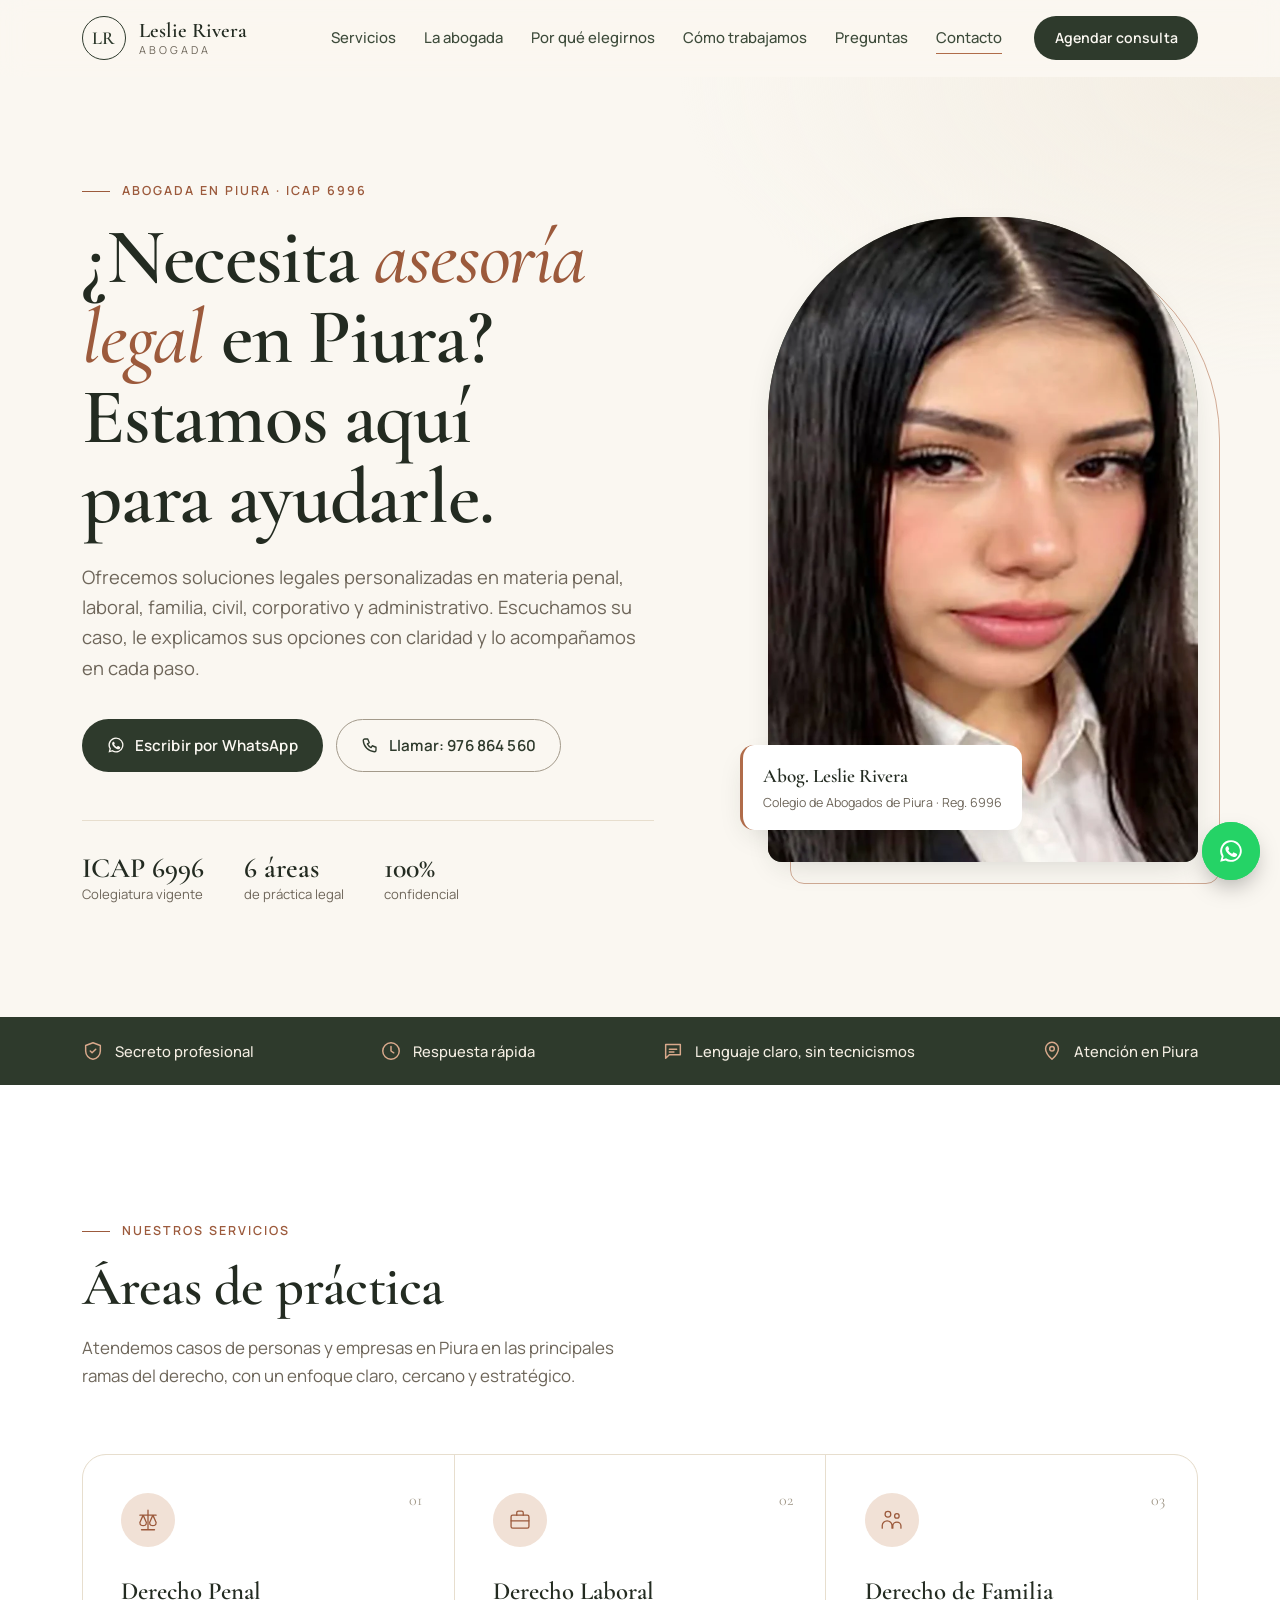
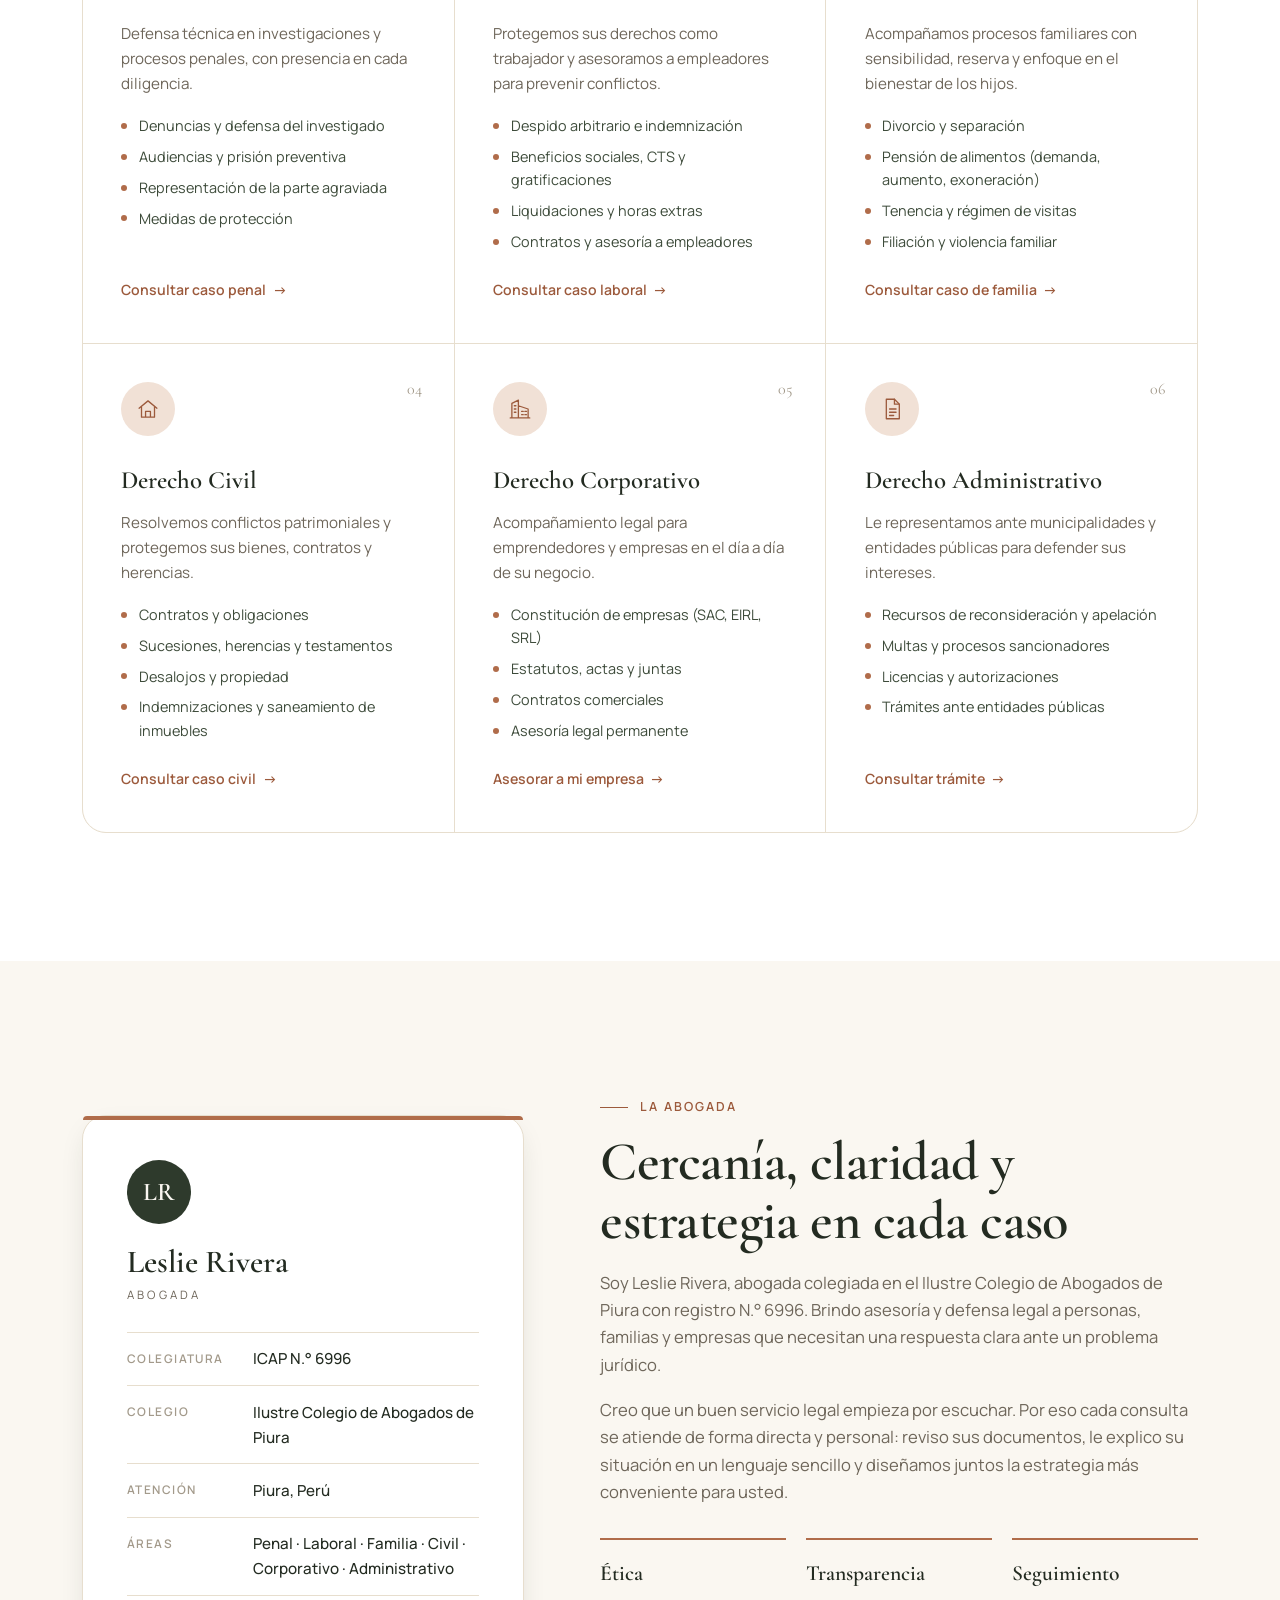
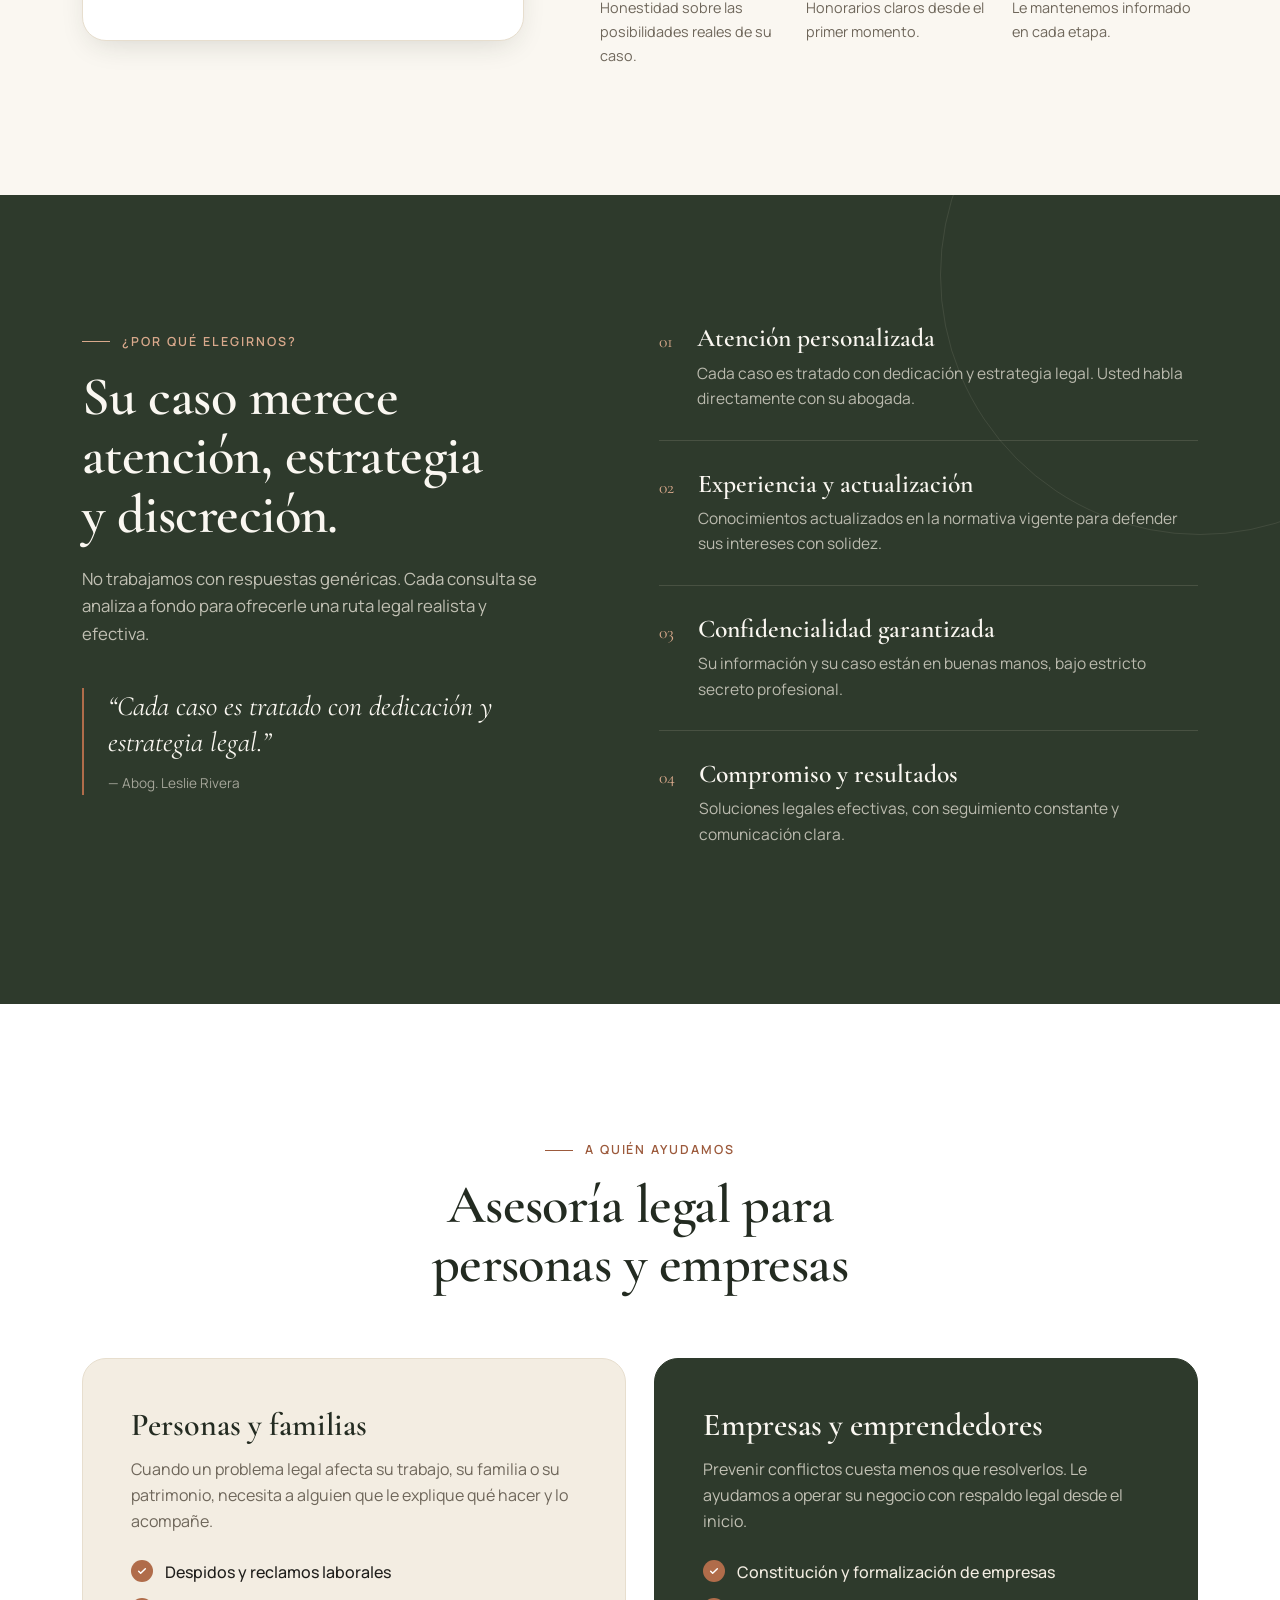
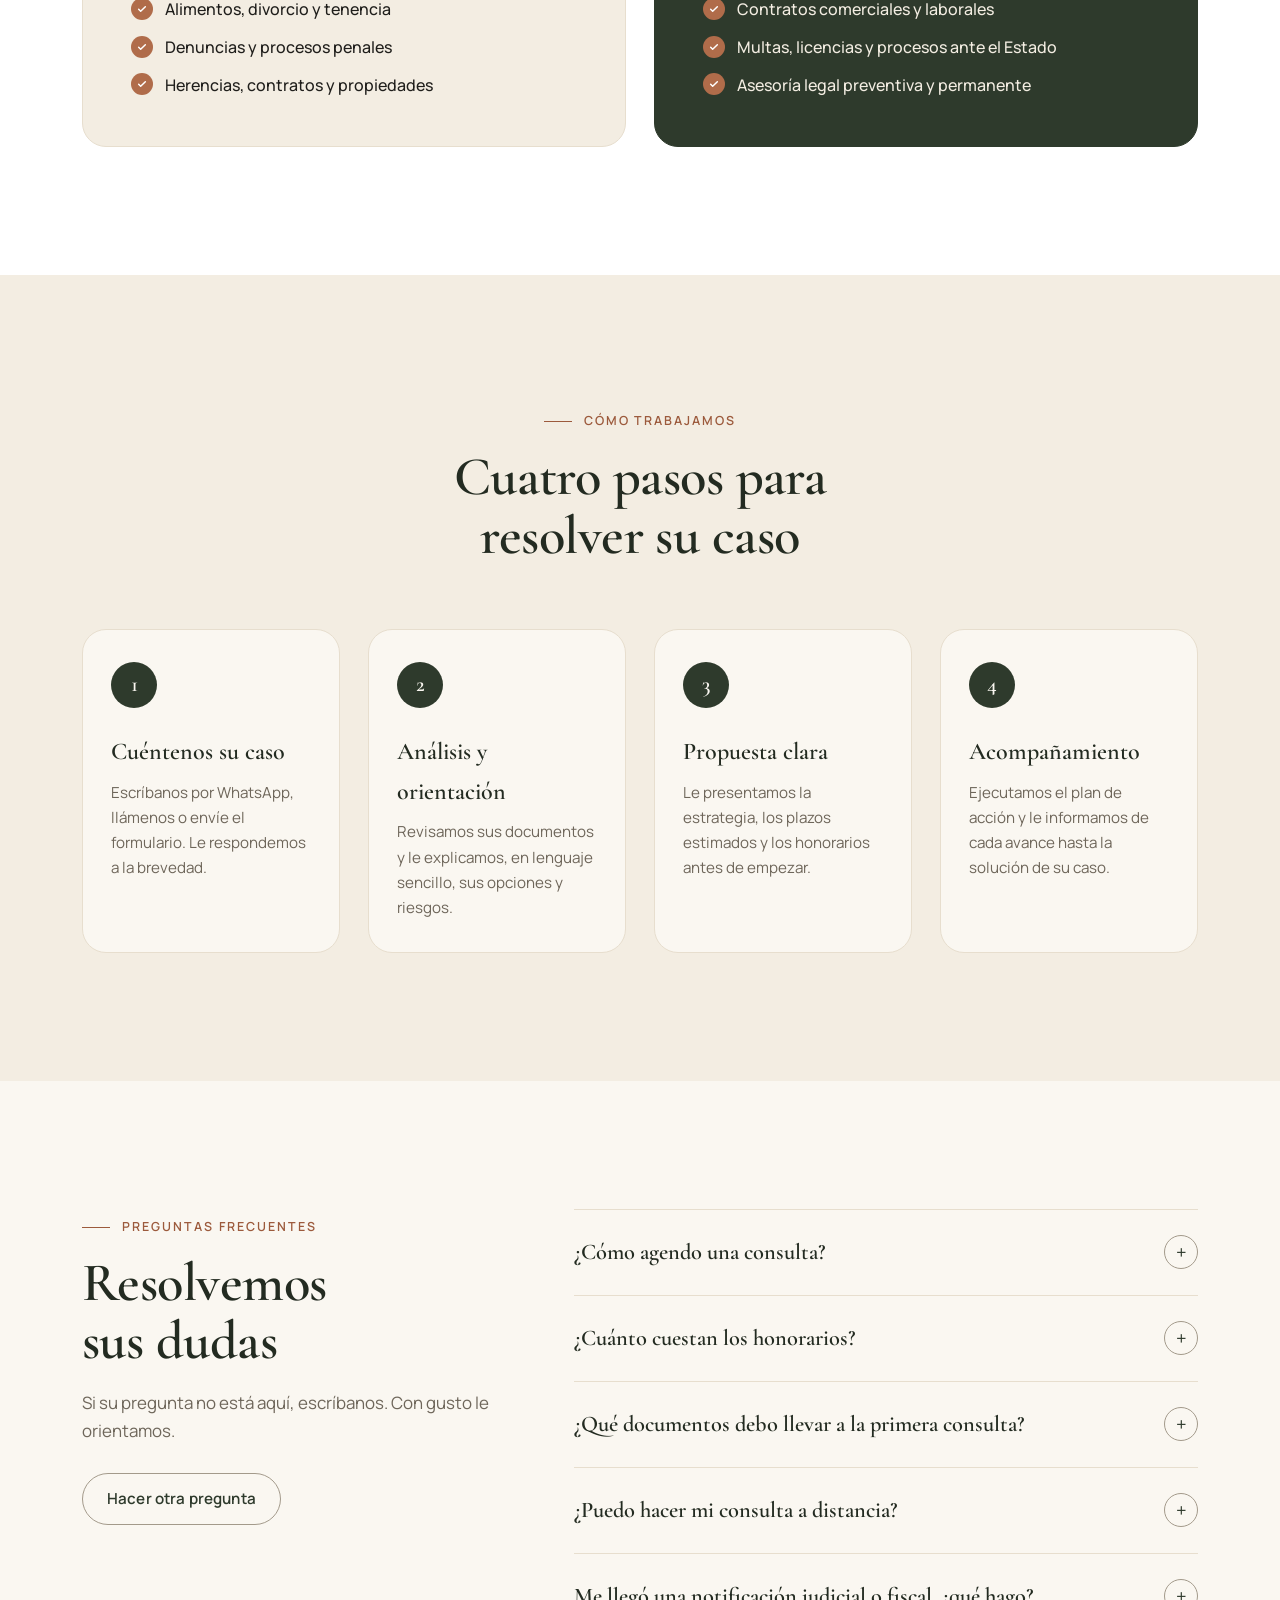
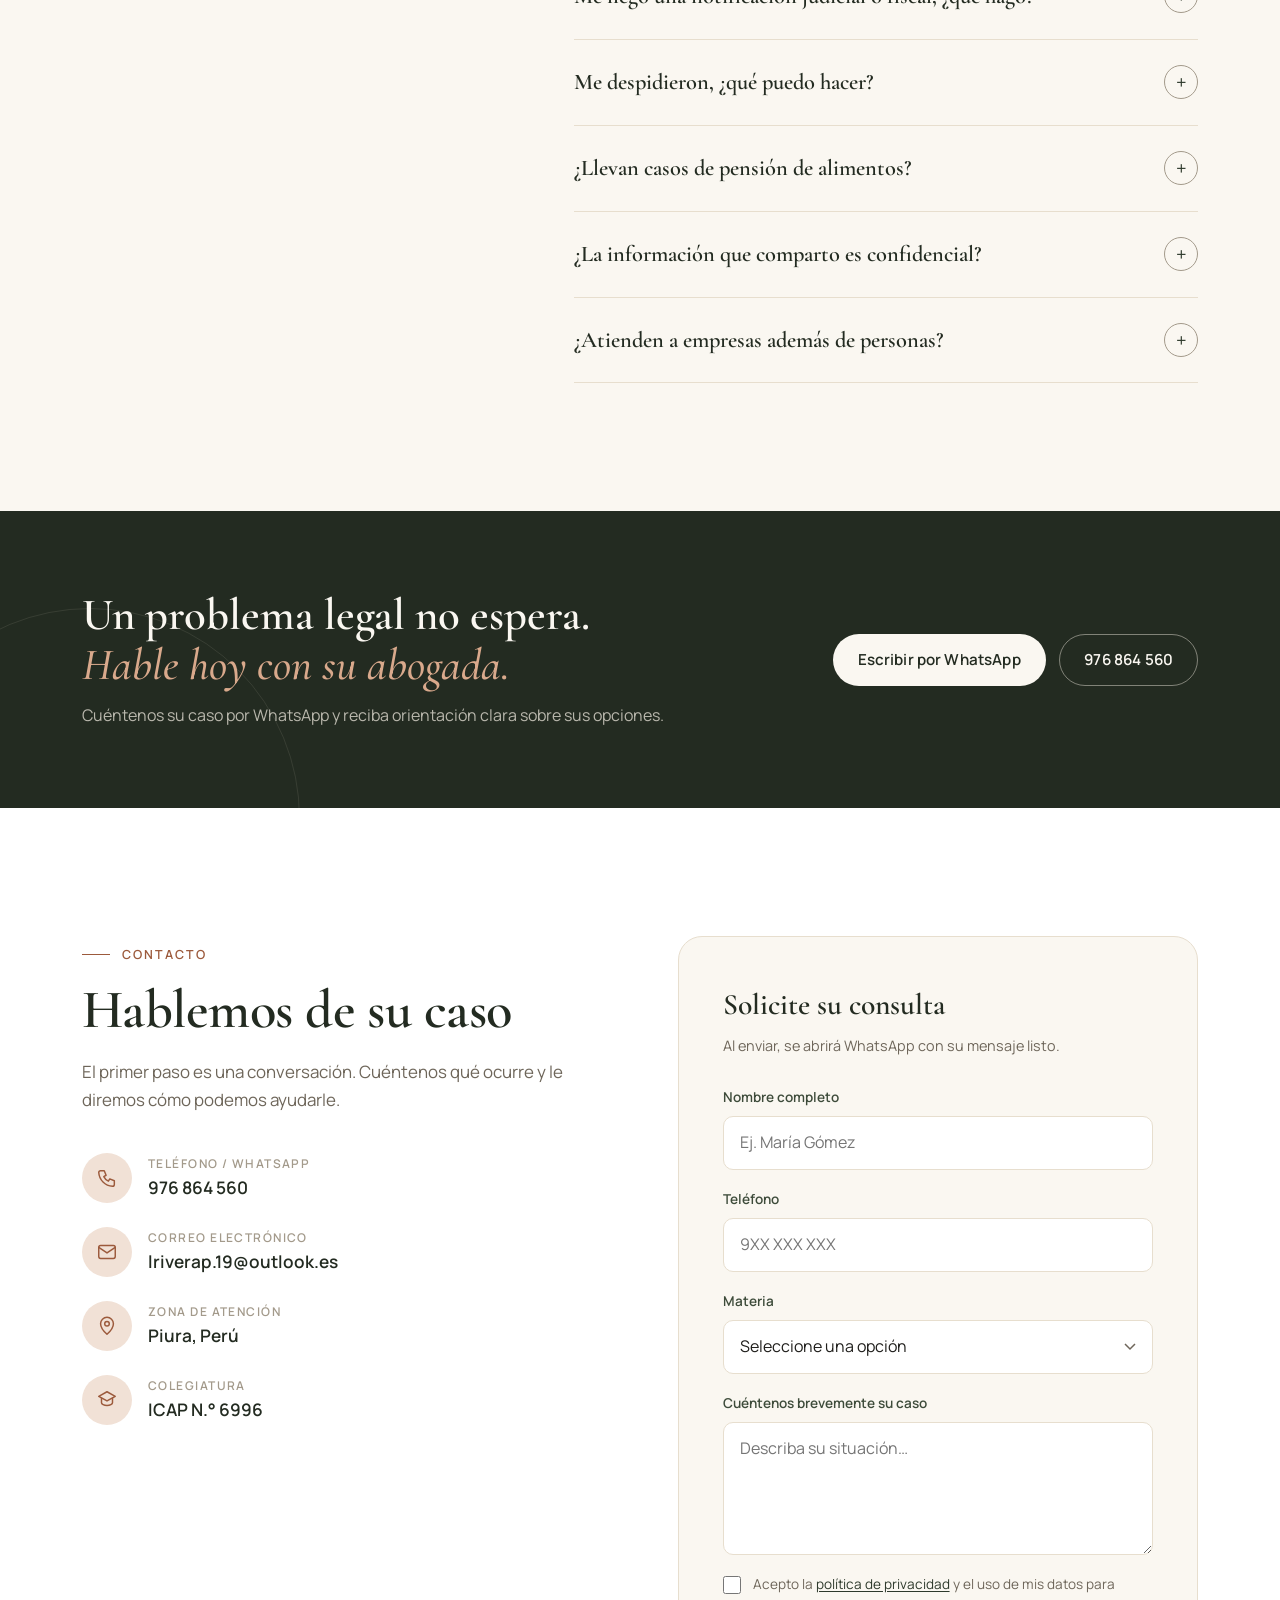
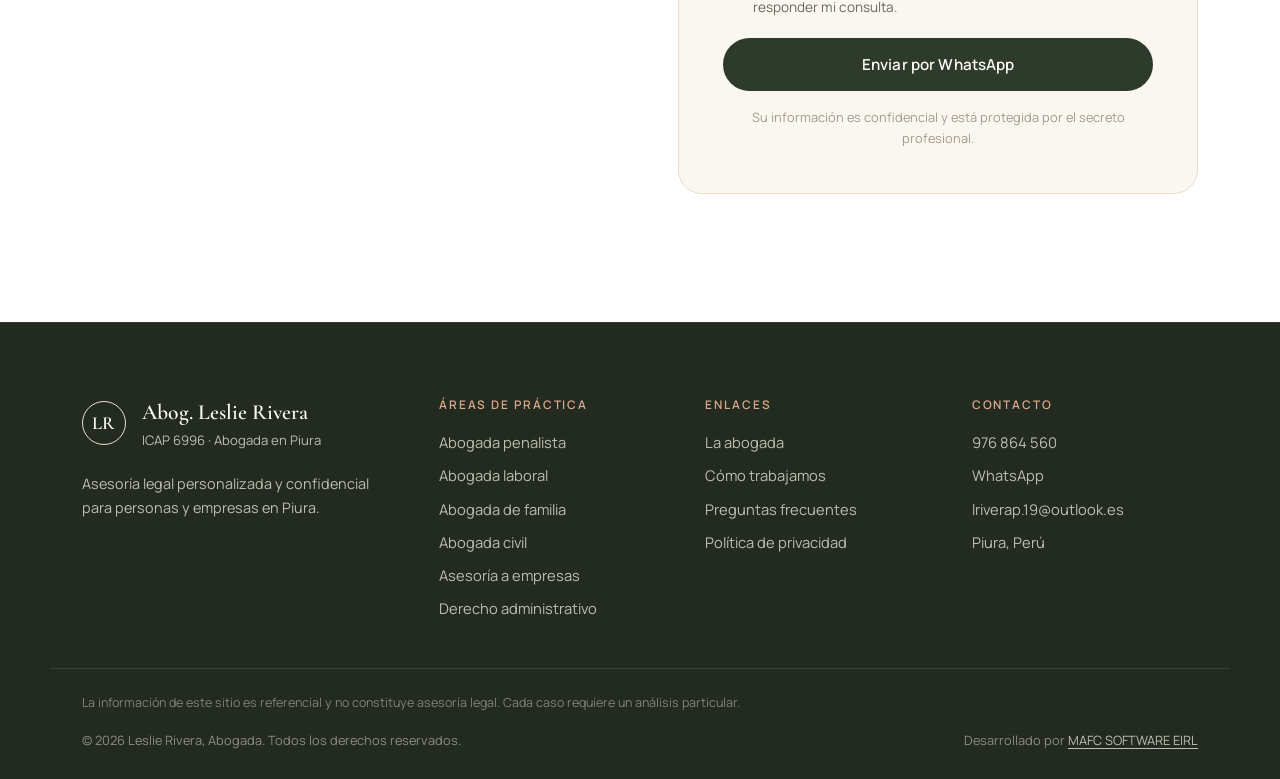
==== commit d9f707d7: "Mejoras de la pagina" ====
--- a/index.html
+++ b/index.html
@@ -9,9 +9,9 @@
   <meta name="description" content="Abogada en Piura, Leslie Rivera (ICAP 6996). Asesoría legal en derecho penal, laboral, familia, civil, corporativo y administrativo. Consulte por WhatsApp: 976 864 560.">
   <meta name="author" content="Leslie Rivera">
   <meta name="robots" content="index, follow, max-image-preview:large, max-snippet:-1, max-video-preview:-1">
-  <link rel="canonical" href="https://leslieriveraabogada.com/">
-  <link rel="alternate" hreflang="es-PE" href="https://leslieriveraabogada.com/">
-  <link rel="alternate" hreflang="x-default" href="https://leslieriveraabogada.com/">
+  <link rel="canonical" href="https://leslie-rivera-abogada.vercel.app/">
+  <link rel="alternate" hreflang="es-PE" href="https://leslie-rivera-abogada.vercel.app/">
+  <link rel="alternate" hreflang="x-default" href="https://leslie-rivera-abogada.vercel.app/">
 
   <!-- SEO local -->
   <meta name="geo.region" content="PE-PIU">
@@ -21,10 +21,10 @@
   <meta property="og:type" content="website">
   <meta property="og:locale" content="es_PE">
   <meta property="og:site_name" content="Leslie Rivera · Abogada">
-  <meta property="og:url" content="https://leslieriveraabogada.com/">
+  <meta property="og:url" content="https://leslie-rivera-abogada.vercel.app/">
   <meta property="og:title" content="Abogada en Piura | Leslie Rivera – Asesoría legal personalizada">
   <meta property="og:description" content="Penal, laboral, familia, civil, corporativo y administrativo. Atención personalizada y confidencial. Escríbanos por WhatsApp: 976 864 560.">
-  <meta property="og:image" content="https://leslieriveraabogada.com/assets/img/og-image.jpg">
+  <meta property="og:image" content="https://leslie-rivera-abogada.vercel.app/assets/img/og-image.jpg">
   <meta property="og:image:width" content="1200">
   <meta property="og:image:height" content="630">
   <meta property="og:image:alt" content="Leslie Rivera, abogada en Piura – ICAP 6996">
@@ -33,7 +33,7 @@
   <meta name="twitter:card" content="summary_large_image">
   <meta name="twitter:title" content="Abogada en Piura | Leslie Rivera">
   <meta name="twitter:description" content="Asesoría legal en penal, laboral, familia, civil, corporativo y administrativo. Atención personalizada y confidencial.">
-  <meta name="twitter:image" content="https://leslieriveraabogada.com/assets/img/og-image.jpg">
+  <meta name="twitter:image" content="https://leslie-rivera-abogada.vercel.app/assets/img/og-image.jpg">
 
   <!-- Verificación Google Search Console: pegue aquí su código cuando registre el sitio -->
   <!-- <meta name="google-site-verification" content="CODIGO_DE_VERIFICACION"> -->
@@ -41,7 +41,7 @@
   <!-- ===== Íconos y app ===== -->
   <meta name="theme-color" content="#2E3A2C">
   <link rel="icon" href="favicon.ico" sizes="48x48">
-  <link rel="icon" href="assets/favicon.svg" type="image/svg+xml">
+  <link rel="icon" href="assets/favicon.png" type="image/png" sizes="512x512">
   <link rel="apple-touch-icon" href="assets/apple-touch-icon.png">
   <link rel="manifest" href="site.webmanifest">
 
@@ -59,31 +59,31 @@
     "@graph": [
       {
         "@type": "WebSite",
-        "@id": "https://leslieriveraabogada.com/#website",
-        "url": "https://leslieriveraabogada.com/",
+        "@id": "https://leslie-rivera-abogada.vercel.app/#website",
+        "url": "https://leslie-rivera-abogada.vercel.app/",
         "name": "Leslie Rivera · Abogada",
         "inLanguage": "es-PE",
-        "publisher": { "@id": "https://leslieriveraabogada.com/#estudio" }
+        "publisher": { "@id": "https://leslie-rivera-abogada.vercel.app/#estudio" }
       },
       {
         "@type": "WebPage",
-        "@id": "https://leslieriveraabogada.com/#webpage",
-        "url": "https://leslieriveraabogada.com/",
+        "@id": "https://leslie-rivera-abogada.vercel.app/#webpage",
+        "url": "https://leslie-rivera-abogada.vercel.app/",
         "name": "Abogada en Piura | Leslie Rivera – Penal, Laboral, Familia y Civil",
-        "isPartOf": { "@id": "https://leslieriveraabogada.com/#website" },
-        "about": { "@id": "https://leslieriveraabogada.com/#estudio" },
-        "primaryImageOfPage": "https://leslieriveraabogada.com/assets/img/leslie-rivera.jpg",
+        "isPartOf": { "@id": "https://leslie-rivera-abogada.vercel.app/#website" },
+        "about": { "@id": "https://leslie-rivera-abogada.vercel.app/#estudio" },
+        "primaryImageOfPage": "https://leslie-rivera-abogada.vercel.app/assets/img/leslie-rivera.jpg",
         "inLanguage": "es-PE"
       },
       {
         "@type": ["LegalService", "Attorney"],
-        "@id": "https://leslieriveraabogada.com/#estudio",
+        "@id": "https://leslie-rivera-abogada.vercel.app/#estudio",
         "name": "Leslie Rivera · Abogada",
         "alternateName": "Abog. Leslie Rivera",
         "description": "Abogada en Piura con asesoría legal en derecho penal, laboral, familia, civil, corporativo y administrativo. Atención personalizada y confidencial para personas y empresas.",
-        "url": "https://leslieriveraabogada.com/",
-        "image": "https://leslieriveraabogada.com/assets/img/leslie-rivera.jpg",
-        "logo": "https://leslieriveraabogada.com/assets/icon-512.png",
+        "url": "https://leslie-rivera-abogada.vercel.app/",
+        "image": "https://leslie-rivera-abogada.vercel.app/assets/img/leslie-rivera.jpg",
+        "logo": "https://leslie-rivera-abogada.vercel.app/assets/favicon.png",
         "telephone": "+51976864560",
         "email": "lriverap.19@outlook.es",
         "address": {
@@ -97,8 +97,8 @@
           { "@type": "AdministrativeArea", "name": "Región Piura" },
           { "@type": "Country", "name": "Perú" }
         ],
-        "founder": { "@id": "https://leslieriveraabogada.com/#leslie" },
-        "employee": { "@id": "https://leslieriveraabogada.com/#leslie" },
+        "founder": { "@id": "https://leslie-rivera-abogada.vercel.app/#leslie" },
+        "employee": { "@id": "https://leslie-rivera-abogada.vercel.app/#leslie" },
         "knowsLanguage": "es",
         "knowsAbout": ["Derecho Penal", "Derecho Laboral", "Derecho de Familia", "Derecho Civil", "Derecho Corporativo", "Derecho Administrativo"],
         "contactPoint": {
@@ -123,14 +123,14 @@
       },
       {
         "@type": "Person",
-        "@id": "https://leslieriveraabogada.com/#leslie",
+        "@id": "https://leslie-rivera-abogada.vercel.app/#leslie",
         "name": "Leslie Rivera",
         "honorificPrefix": "Abog.",
         "jobTitle": "Abogada",
-        "image": "https://leslieriveraabogada.com/assets/img/leslie-rivera.jpg",
+        "image": "https://leslie-rivera-abogada.vercel.app/assets/img/leslie-rivera.jpg",
         "telephone": "+51976864560",
         "email": "lriverap.19@outlook.es",
-        "worksFor": { "@id": "https://leslieriveraabogada.com/#estudio" },
+        "worksFor": { "@id": "https://leslie-rivera-abogada.vercel.app/#estudio" },
         "memberOf": { "@type": "Organization", "name": "Ilustre Colegio de Abogados de Piura" },
         "hasCredential": {
           "@type": "EducationalOccupationalCredential",
@@ -141,7 +141,7 @@
       },
       {
         "@type": "FAQPage",
-        "@id": "https://leslieriveraabogada.com/#faq",
+        "@id": "https://leslie-rivera-abogada.vercel.app/#faq",
         "mainEntity": [
           { "@type": "Question", "name": "¿Cómo agendo una consulta?", "acceptedAnswer": { "@type": "Answer", "text": "Puede escribirnos por WhatsApp al 976 864 560, llamar directamente o completar el formulario de contacto. Coordinamos el día y la hora que mejor le acomoden." } },
           { "@type": "Question", "name": "¿Cuánto cuestan los honorarios?", "acceptedAnswer": { "@type": "Answer", "text": "Los honorarios dependen del tipo y la complejidad de cada caso. Antes de iniciar cualquier trabajo le explicamos el costo y la forma de pago con total transparencia, sin cobros sorpresa." } },
@@ -221,7 +221,7 @@
           <div class="portrait">
             <picture>
               <source srcset="assets/img/leslie-rivera.webp" type="image/webp">
-              <img src="assets/img/leslie-rivera.jpg" alt="Leslie Rivera, abogada colegiada en Piura" width="656" height="1480" fetchpriority="high" decoding="async">
+              <img src="assets/img/leslie-rivera.jpg" alt="Leslie Rivera, abogada colegiada en Piura" width="688" height="1600" fetchpriority="high" decoding="async">
             </picture>
           </div>
           <figcaption class="portrait__card">
